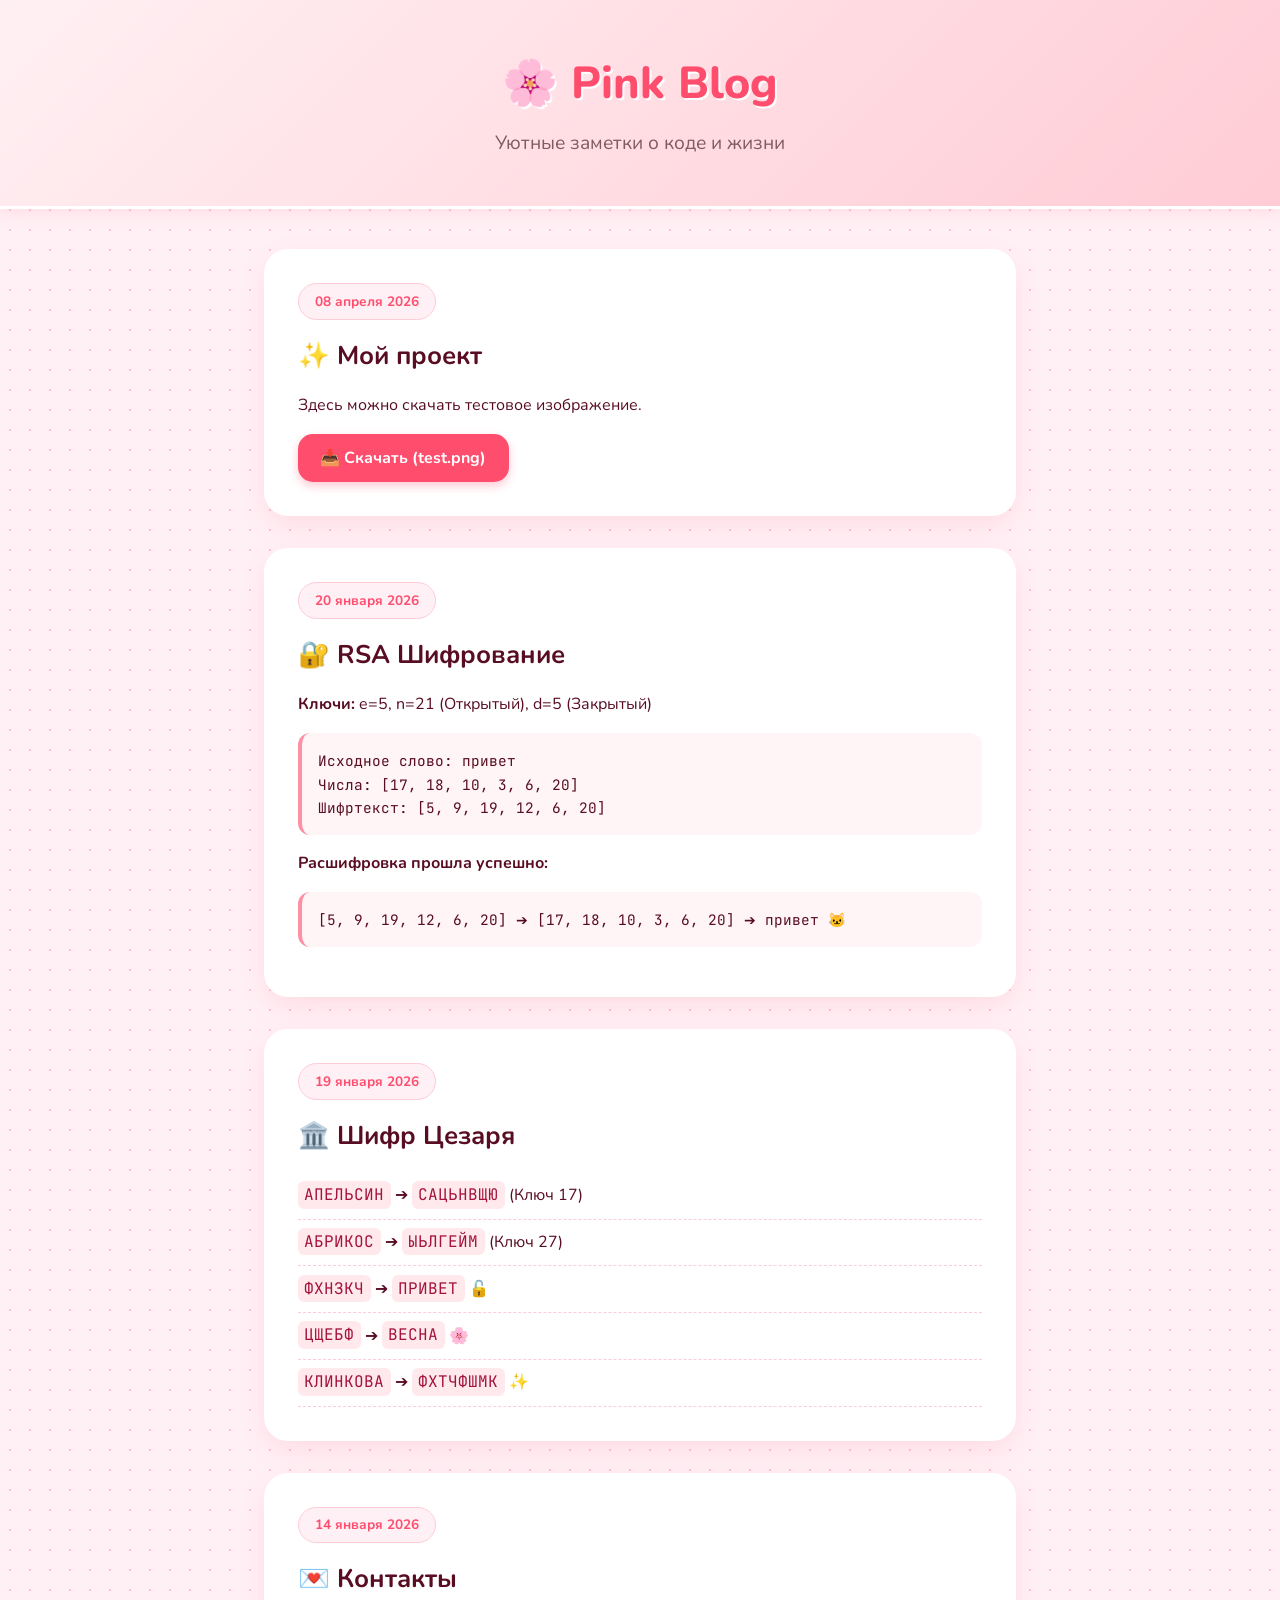
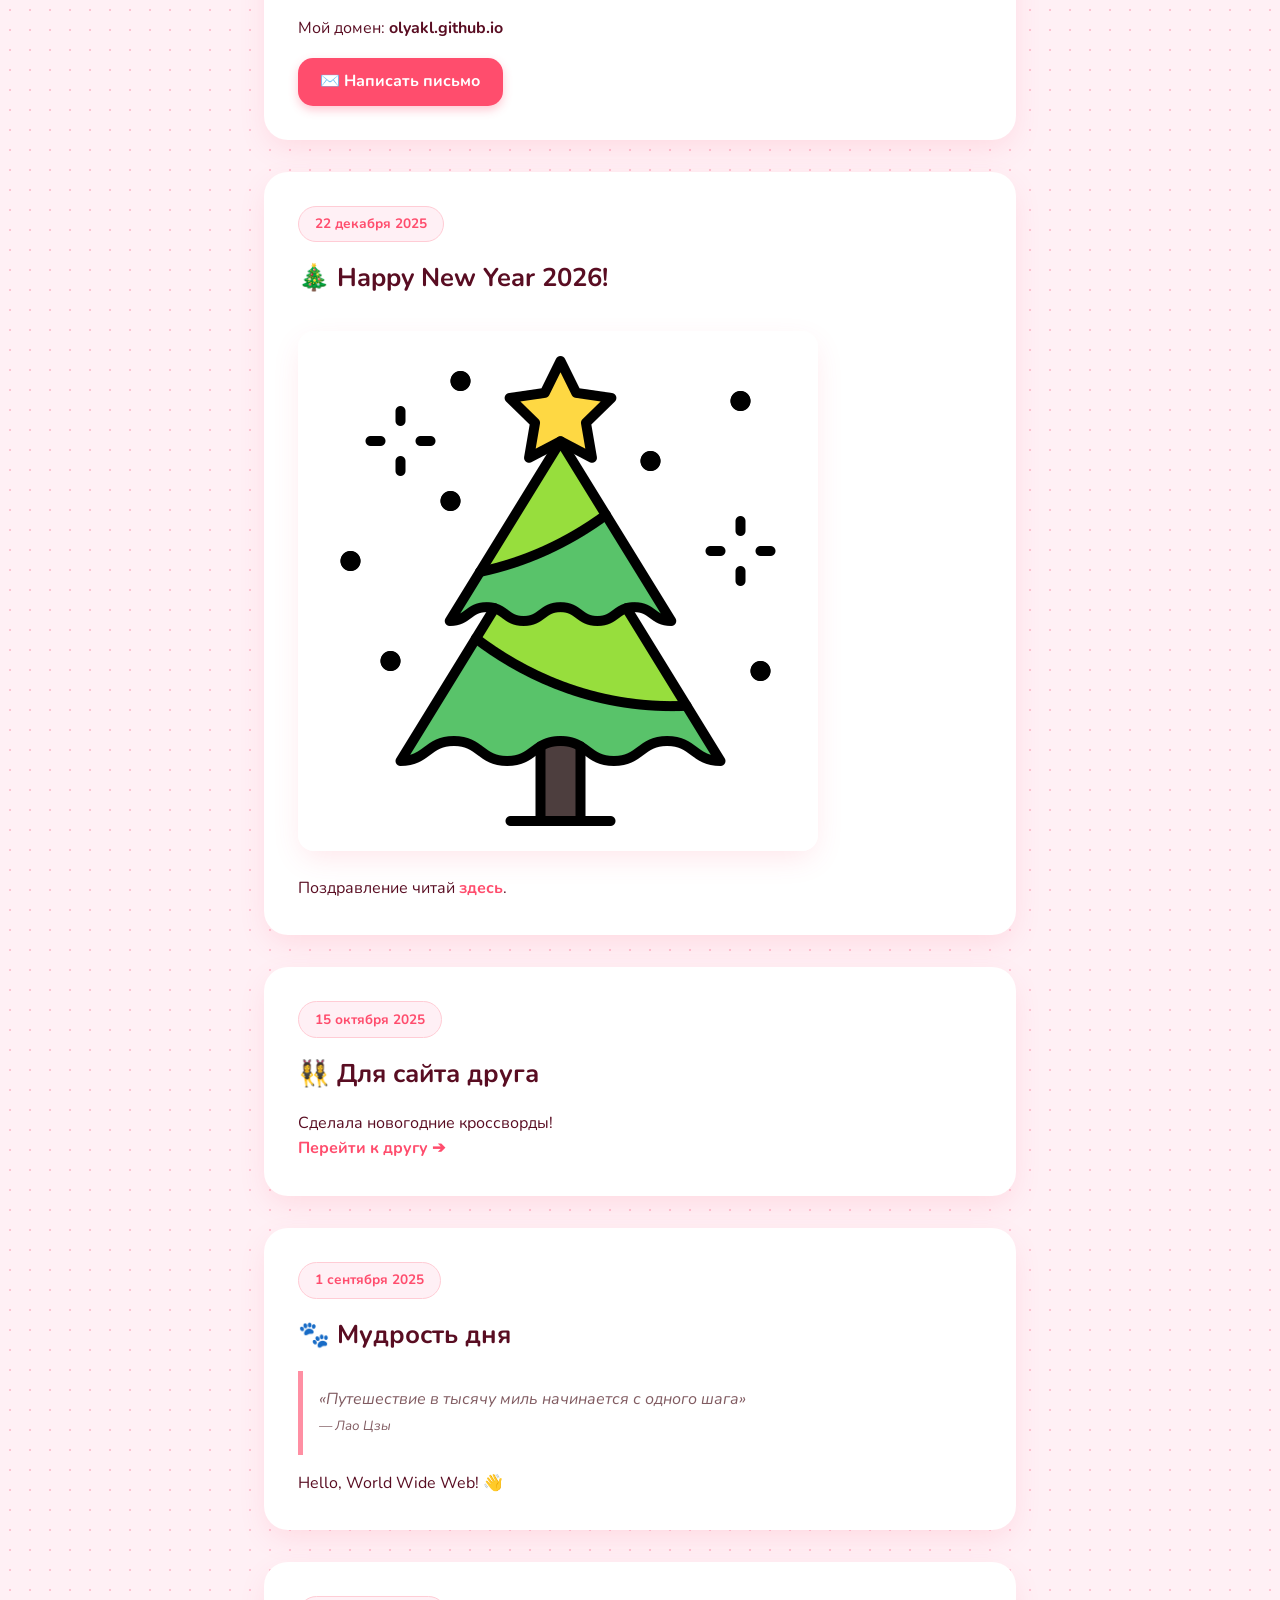
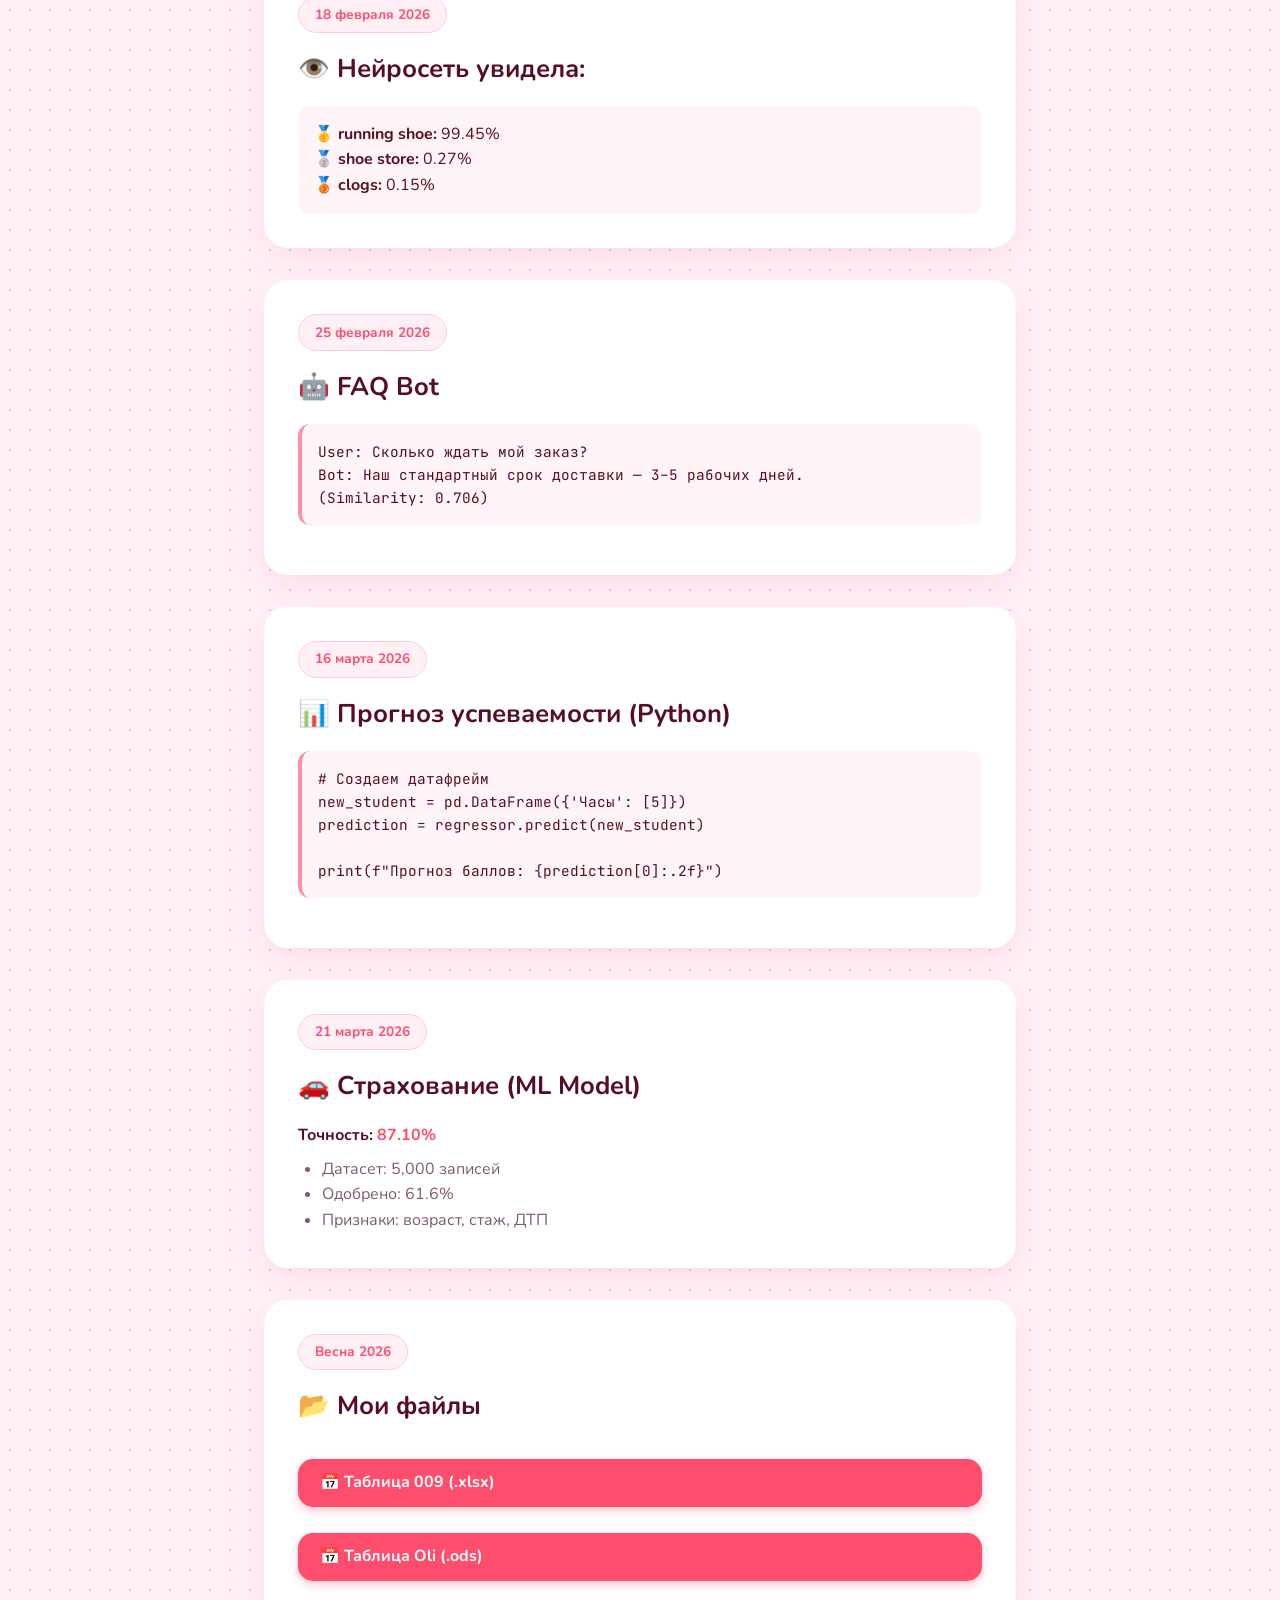
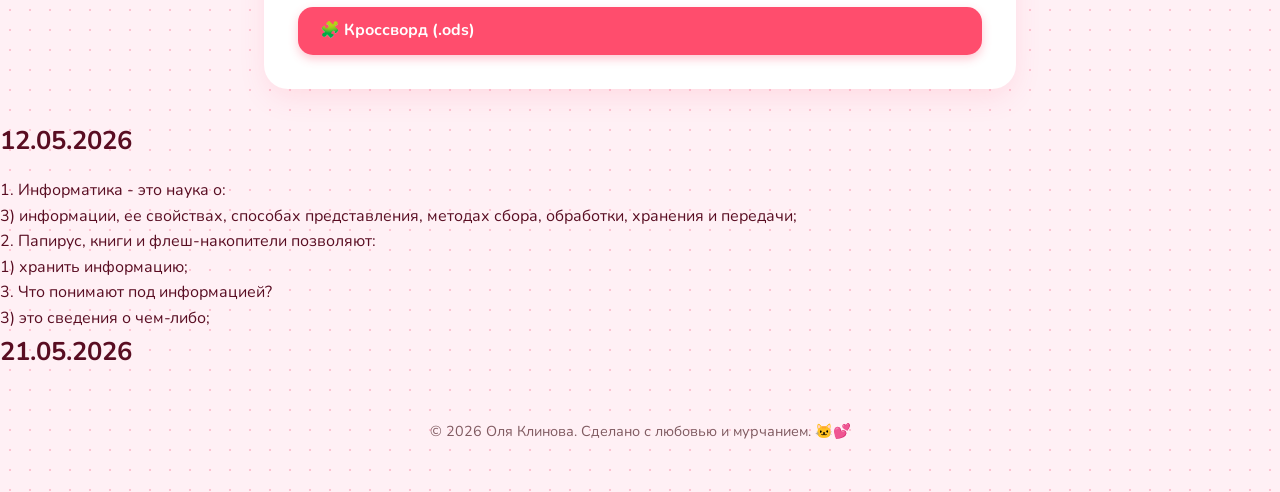
==== index.html @ 0a450376 "Update index.html" ====
<!DOCTYPE html>
<html lang="ru">
<head>
    <meta charset="UTF-8">
    <meta name="viewport" content="width=device-width, initial-scale=1.0">
    <title>🌸 Мой Блог | Оля Клинова</title>
    <!-- Подключаем милые и современные шрифты -->
    <link rel="preconnect" href="https://fonts.googleapis.com">
    <link rel="preconnect" href="https://fonts.gstatic.com" crossorigin>
    <link href="https://fonts.googleapis.com/css2?family=Nunito:wght@400;600;700;800&family=JetBrains+Mono:wght@400;500&display=swap" rel="stylesheet">
    
    <style>
        :root {
            /* Розовая палитра */
            --bg-pink: #fff0f5;       /* Lavender Blush */
            --card-bg: #ffffff;
            --primary-pink: #ff8fa3;  /* Мягкий розовый */
            --hot-pink: #ff4d6d;      /* Яркий акцент */
            --text-dark: #590d22;     /* Темно-бордовый для текста */
            --text-gray: #805b61;
            --code-bg: #fff5f7;
            --shadow: 0 10px 30px -5px rgba(255, 77, 109, 0.15);
        }

        * { margin: 0; padding: 0; box-sizing: border-box; }

        body {
            font-family: 'Nunito', sans-serif;
            background-color: var(--bg-pink);
            background-image: radial-gradient(#ffc2d1 1px, transparent 1px);
            background-size: 20px 20px; /* Эффект точки/горошек */
            color: var(--text-dark);
            line-height: 1.6;
            padding-bottom: 3rem;
        }

        /* Заголовок сайта */
        header {
            text-align: center;
            padding: 3rem 1rem;
            background: linear-gradient(135deg, #fff0f3 0%, #ffccd5 100%);
            border-bottom: 3px solid white;
            box-shadow: 0 4px 15px rgba(255, 143, 163, 0.2);
            margin-bottom: 2.5rem;
            position: relative;
        }

        header h1 {
            font-size: 2.8rem;
            color: var(--hot-pink);
            font-weight: 800;
            text-shadow: 2px 2px 0px white;
        }

        header p {
            font-size: 1.2rem;
            color: var(--text-gray);
            margin-top: 0.5rem;
        }

        /* Контейнер */
        main {
            max-width: 800px;
            margin: 0 auto;
            padding: 0 1.5rem;
        }

        /* Карточка поста */
        article {
            background: var(--card-bg);
            border-radius: 24px;
            padding: 2rem;
            margin-bottom: 2rem;
            box-shadow: var(--shadow);
            border: 2px solid transparent;
            transition: all 0.3s ease;
            position: relative;
            overflow: hidden;
        }

        /* Эффект при наведении */
        article:hover {
            transform: translateY(-7px);
            border-color: var(--primary-pink);
            box-shadow: 0 15px 35px -5px rgba(255, 77, 109, 0.25);
        }

        /* Эффект "Белого кота" */
        article::after {
            content: '🐈'; 
            /* Если хочешь именно белого кота, можно использовать эмодзи или картинку. 
               Здесь используем фильтр, чтобы сделать кота светлым/призрачным */
            filter: grayscale(100%) brightness(200%) drop-shadow(0 0 5px pink);
            font-size: 3rem;
            position: absolute;
            top: 1.5rem;
            right: 1.5rem;
            opacity: 0;
            transform: translateX(20px) rotate(10deg);
            transition: all 0.4s cubic-bezier(0.175, 0.885, 0.32, 1.275);
        }

        article:hover::after {
            opacity: 0.8;
            transform: translateX(0) rotate(0deg);
        }

        /* Даты */
        .date-badge {
            display: inline-block;
            background: var(--bg-pink);
            color: var(--hot-pink);
            font-weight: 700;
            font-size: 0.85rem;
            padding: 0.4rem 1rem;
            border-radius: 50px;
            margin-bottom: 1rem;
            border: 1px solid #ffccd5;
        }

        h2 {
            font-size: 1.6rem;
            margin-bottom: 1rem;
            color: var(--text-dark);
        }

        /* Ссылки и кнопки */
        a {
            color: var(--hot-pink);
            text-decoration: none;
            font-weight: 700;
            transition: color 0.2s;
        }

        a:hover {
            color: #c9184a;
            text-decoration: underline;
        }

        .btn-cute {
            display: inline-flex;
            align-items: center;
            gap: 0.5rem;
            background: var(--hot-pink);
            color: white !important;
            padding: 0.7rem 1.4rem;
            border-radius: 15px;
            margin-top: 1rem;
            text-decoration: none !important;
            box-shadow: 0 4px 10px rgba(255, 77, 109, 0.3);
            transition: transform 0.2s;
        }

        .btn-cute:hover {
            background: #ff4785;
            transform: scale(1.05);
        }

        /* Оформление кода */
        pre {
            background: var(--code-bg);
            padding: 1rem;
            border-radius: 12px;
            border-left: 4px solid var(--primary-pink);
            font-family: 'JetBrains Mono', monospace;
            font-size: 0.9rem;
            color: var(--text-dark);
            overflow-x: auto;
            margin: 1rem 0;
        }

        code {
            font-family: 'JetBrains Mono', monospace;
            background: rgba(255, 143, 163, 0.2);
            padding: 0.2rem 0.4rem;
            border-radius: 6px;
            color: #a4133c;
        }

        /* Списки и цитаты */
        ul.crypto-list {
            list-style: none;
        }
        
        ul.crypto-list li {
            padding: 0.6rem 0;
            border-bottom: 1px dashed #ffccd5;
        }

        blockquote {
            background: white;
            border-left: 5px solid var(--primary-pink);
            padding: 1rem;
            font-style: italic;
            color: var(--text-gray);
            border-radius: 0 12px 12px 0;
            margin: 1rem 0;
        }

        img {
            max-width: 100%;
            border-radius: 16px;
            border: 4px solid white;
            box-shadow: var(--shadow);
            margin: 1rem 0;
        }

        /* Footer */
        footer {
            text-align: center;
            margin-top: 3rem;
            color: var(--text-gray);
            font-size: 0.9rem;
        }
    </style>
</head>
<body>

    <header>
        <h1>🌸 Pink Blog</h1>
        <p>Уютные заметки о коде и жизни</p>
    </header>

    <main>
        <!-- Пост 1 -->
        <article>
            <span class="date-badge">08 апреля 2026</span>
            <h2>✨ Мой проект</h2>
            <p>Здесь можно скачать тестовое изображение.</p>
            <a href="test.png" class="btn-cute" download>📥 Скачать (test.png)</a>
        </article>

        <!-- Пост 2: RSA -->
        <article>
            <span class="date-badge">20 января 2026</span>
            <h2>🔐 RSA Шифрование</h2>
            <p><strong>Ключи:</strong> e=5, n=21 (Открытый), d=5 (Закрытый)</p>
            
            <pre>
Исходное слово: привет
Числа: [17, 18, 10, 3, 6, 20]
Шифртекст: [5, 9, 19, 12, 6, 20]</pre>

            <p style="margin-top:1rem;"><strong>Расшифровка прошла успешно:</strong></p>
            <pre>
[5, 9, 19, 12, 6, 20] ➔ [17, 18, 10, 3, 6, 20] ➔ привет 🐱</pre>
        </article>

        <!-- Пост 3: Цезарь -->
        <article>
            <span class="date-badge">19 января 2026</span>
            <h2>🏛️ Шифр Цезаря</h2>
            <ul class="crypto-list">
                <li><code>АПЕЛЬСИН</code> ➔ <code>САЦЬНВЩЮ</code> (Ключ 17)</li>
                <li><code>АБРИКОС</code> ➔ <code>ЫЬЛГЕЙМ</code> (Ключ 27)</li>
                <li><code>ФХНЗКЧ</code> ➔ <code>ПРИВЕТ</code> 🔓</li>
                <li><code>ЦЩЕБФ</code> ➔ <code>ВЕСНА</code> 🌸</li>
                <li><code>КЛИНКОВА</code> ➔ <code>ФХТЧФШМК</code> ✨</li>
            </ul>
        </article>

        <!-- Пост 4: Контакты -->
        <article>
            <span class="date-badge">14 января 2026</span>
            <h2>💌 Контакты</h2>
            <p>Мой домен: <strong>olyakl.github.io</strong></p>
            <a href="mailto:olikbolikklinolik@mail.ru.com" class="btn-cute">✉️ Написать письмо</a>
        </article>

        <!-- Пост 5: Новый год -->
        <article>
            <span class="date-badge">22 декабря 2025</span>
            <h2>🎄 Happy New Year 2026!</h2>
            <img src="Icons/icon.png" alt="Новогодняя елочка">
            <p>Поздравление читай <a href="Congratulations2026.html">здесь</a>.</p>
        </article>

        <!-- Пост 6: Друг -->
        <article>
            <span class="date-badge">15 октября 2025</span>
            <h2>👯‍♀️ Для сайта друга</h2>
            <p>Сделала новогодние кроссворды!</p>
            <a href="https://github.com/Sofia-a-cell/dem.github.io/edit/main/index.html" target="_blank">Перейти к другу ➔</a>
        </article>

        <!-- Пост 7: Цитата -->
        <article>
            <span class="date-badge">1 сентября 2025</span>
            <h2>🐾 Мудрость дня</h2>
            <blockquote>
                «Путешествие в тысячу миль начинается с одного шага» <br>
                <small>— Лао Цзы</small>
            </blockquote>
            <p>Hello, World Wide Web! 👋</p>
        </article>

        <!-- Пост 8: AI -->
        <article>
            <span class="date-badge">18 февраля 2026</span>
            <h2>👁️ Нейросеть увидела:</h2>
            <div style="background: #fff5f7; padding: 1rem; border-radius: 12px;">
                <p>🥇 <strong>running shoe:</strong> 99.45%</p>
                <p>🥈 <strong>shoe store:</strong> 0.27%</p>
                <p>🥉 <strong>clogs:</strong> 0.15%</p>
            </div>
        </article>

        <!-- Пост 9: FAQ Bot -->
        <article>
            <span class="date-badge">25 февраля 2026</span>
            <h2>🤖 FAQ Bot</h2>
            <pre>
User: Сколько ждать мой заказ?
Bot: Наш стандартный срок доставки — 3–5 рабочих дней.
(Similarity: 0.706)</pre>
        </article>

        <!-- Пост 10: ML Code -->
        <article>
            <span class="date-badge">16 марта 2026</span>
            <h2>📊 Прогноз успеваемости (Python)</h2>
            <pre>
# Создаем датафрейм
new_student = pd.DataFrame({'Часы': [5]})
prediction = regressor.predict(new_student)

print(f"Прогноз баллов: {prediction[0]:.2f}")</pre>
        </article>

        <!-- Пост 11: Insurance Model -->
        <article>
            <span class="date-badge">21 марта 2026</span>
            <h2>🚗 Страхование (ML Model)</h2>
            <p><strong>Точность:</strong> <span style="color:var(--hot-pink); font-weight:bold;">87.10%</span></p>
            <ul style="margin-left: 1.5rem; margin-top: 0.5rem; color: var(--text-gray);">
                <li>Датасет: 5,000 записей</li>
                <li>Одобрено: 61.6%</li>
                <li>Признаки: возраст, стаж, ДТП</li>
            </ul>
        </article>

        <!-- Пост 12: Файлы -->
        <article>
            <span class="date-badge">Весна 2026</span>
            <h2>📂 Мои файлы</h2>
            <div style="display: flex; flex-direction: column; gap: 10px;">
                <a href="таблица 009.xlsx" class="btn-cute">📅 Таблица 009 (.xlsx)</a>
                <a href="таблица oli.ods" class="btn-cute">📅 Таблица Oli (.ods)</a>
                <a href="кросворд 10006.ods" class="btn-cute">🧩 Кроссворд (.ods)</a>
            </div>
        </article>
    </main>
    <h2>12.05.2026</h2>
    <p>     1. Информатика - это наука о:</p>
3) информации, ее свойствах, способах представления, методах сбора, обработки, хранения и передачи; <br>

<p>2. Папирус, книги и флеш-накопители позволяют:</p>
1) хранить информацию; <br>


<p>    3. Что понимают под информацией? </p>
3) это сведения о чем-либо; <br>
    <h2>21.05.2026</h2>
    

    <footer>
        <p>© 2026 Оля Клинова. Сделано с любовью и мурчанием. 🐱💕</p>
    </footer>

</body>
</html>
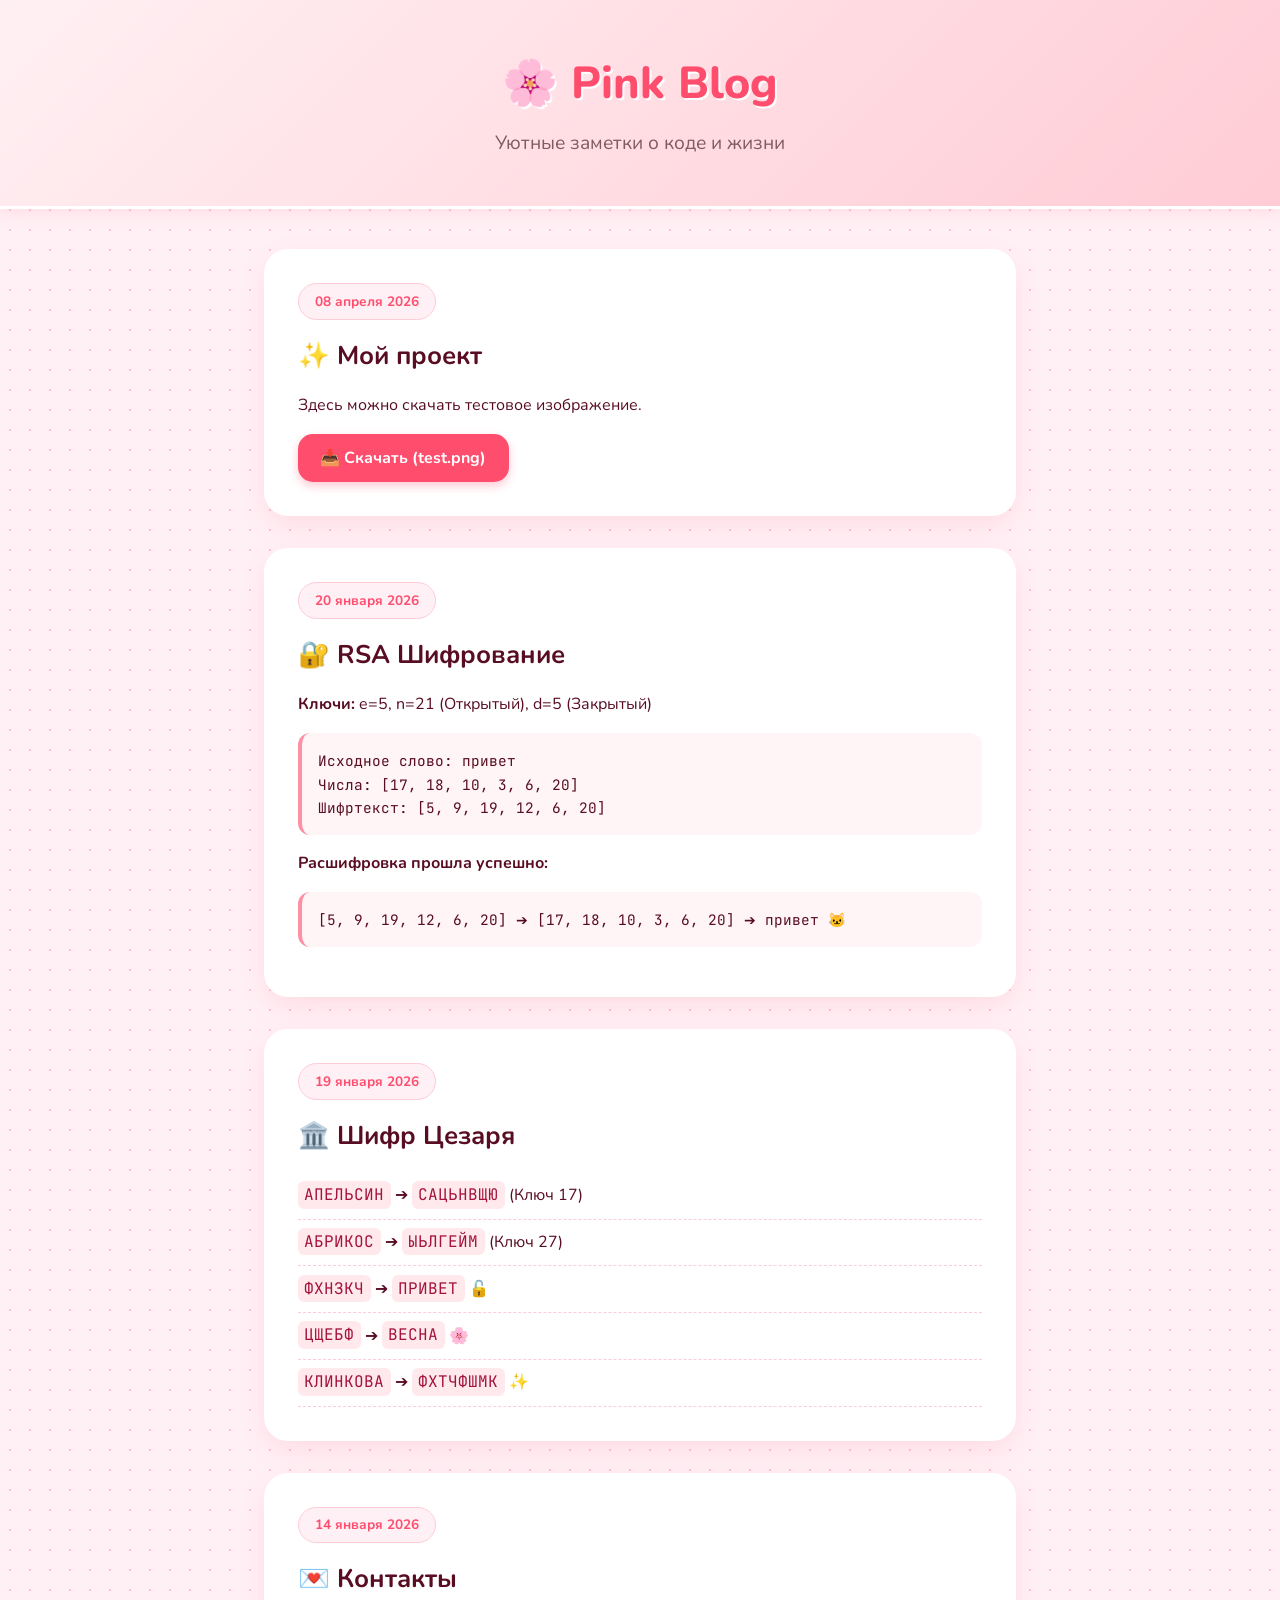
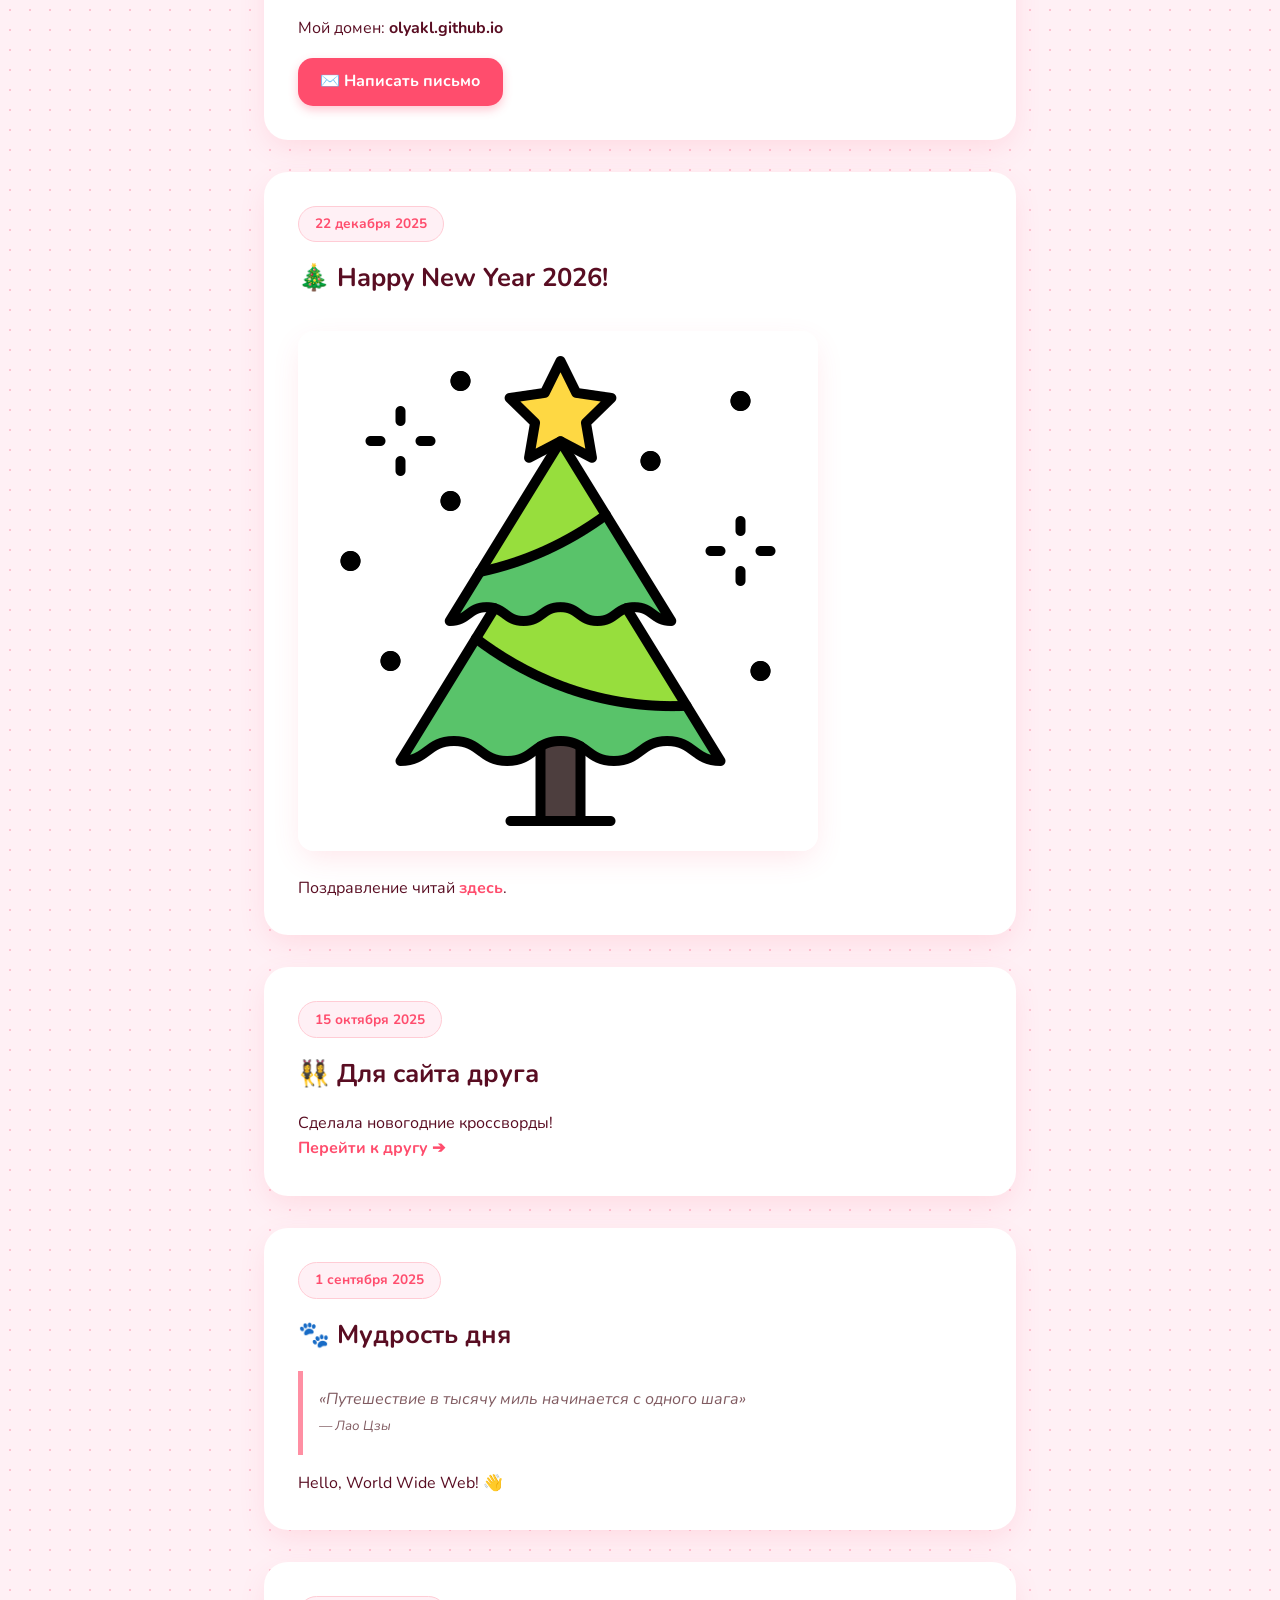
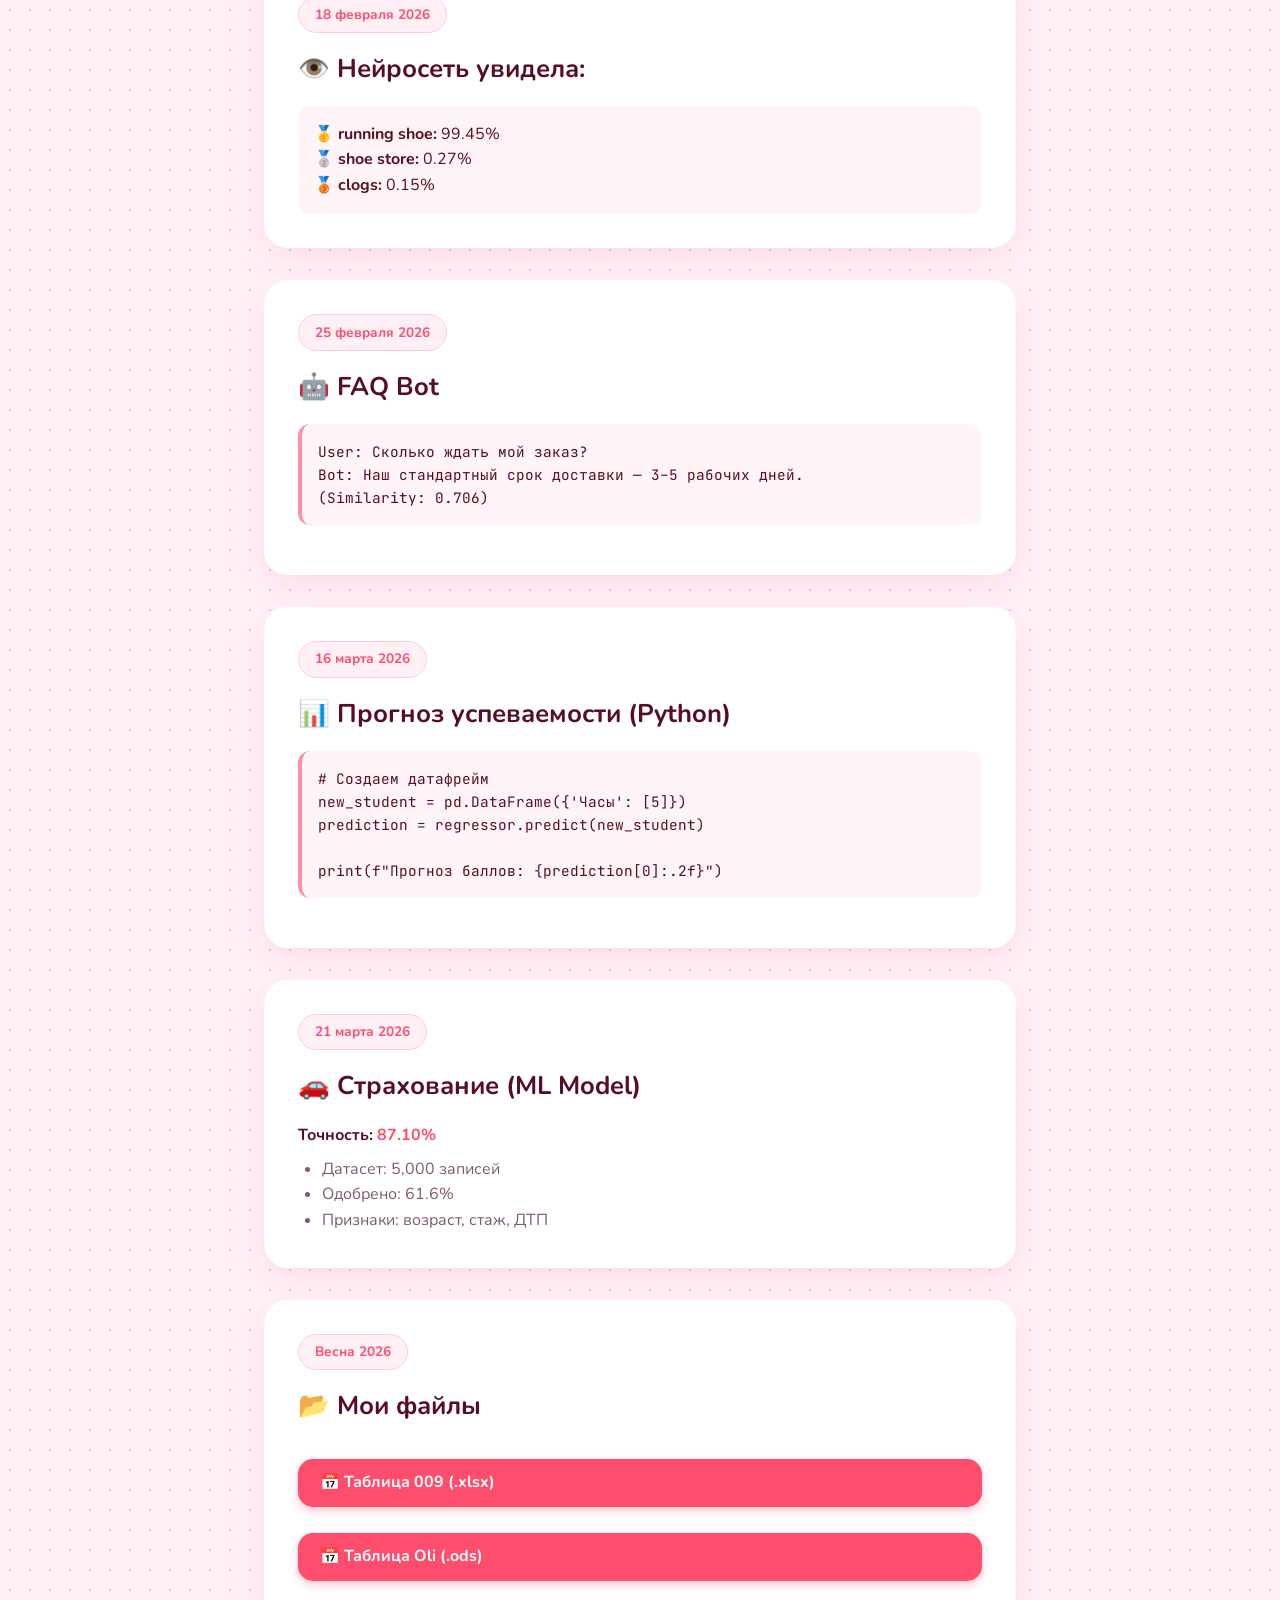
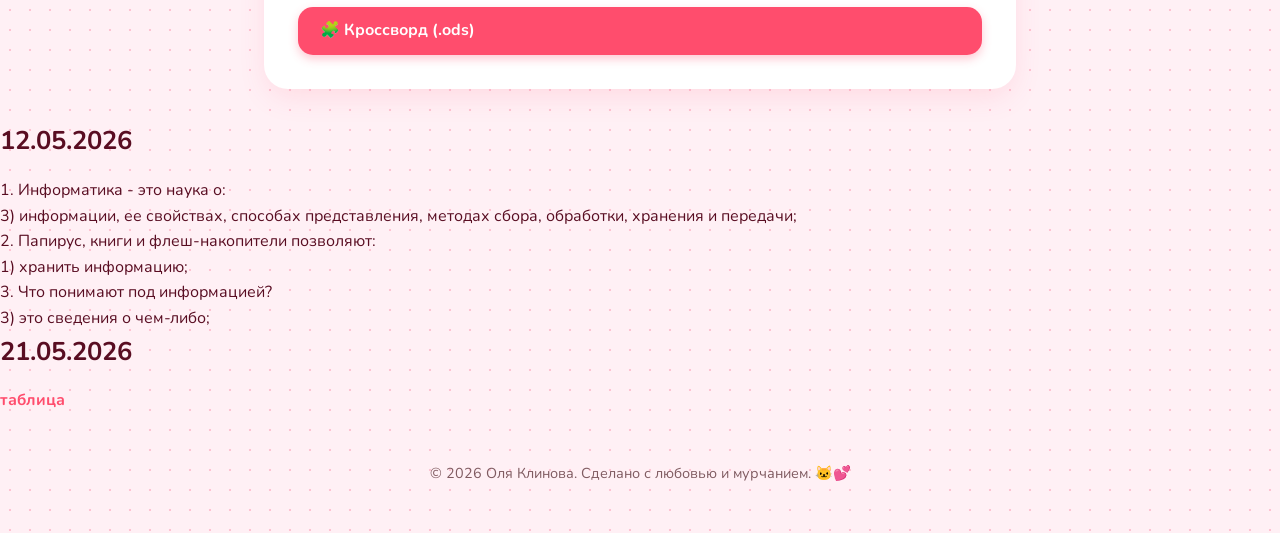
==== commit cfb29691: "Update index.html" ====
--- a/index.html
+++ b/index.html
@@ -361,7 +361,7 @@
 <p>    3. Что понимают под информацией? </p>
 3) это сведения о чем-либо; <br>
     <h2>21.05.2026</h2>
-    
+     <a href="таблица с диаграммой.ods">таблица</a> 
 
     <footer>
         <p>© 2026 Оля Клинова. Сделано с любовью и мурчанием. 🐱💕</p>
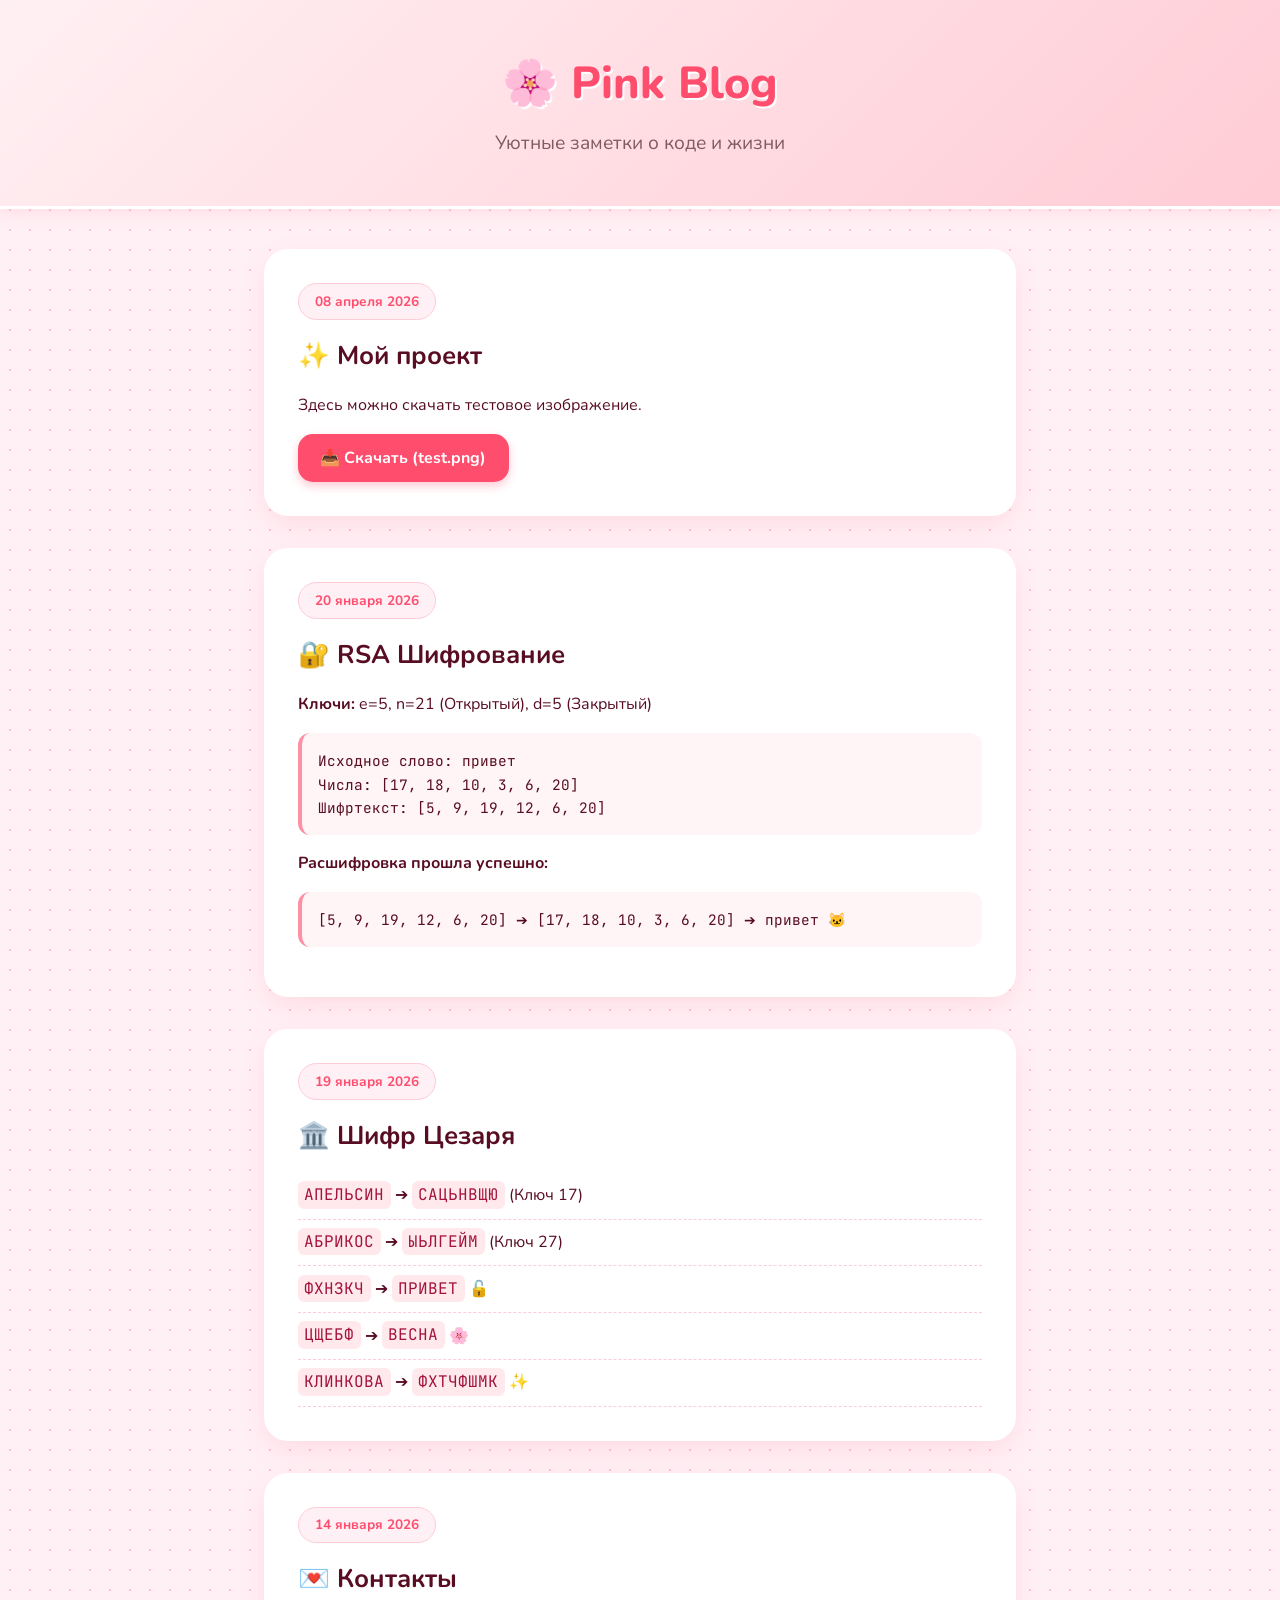
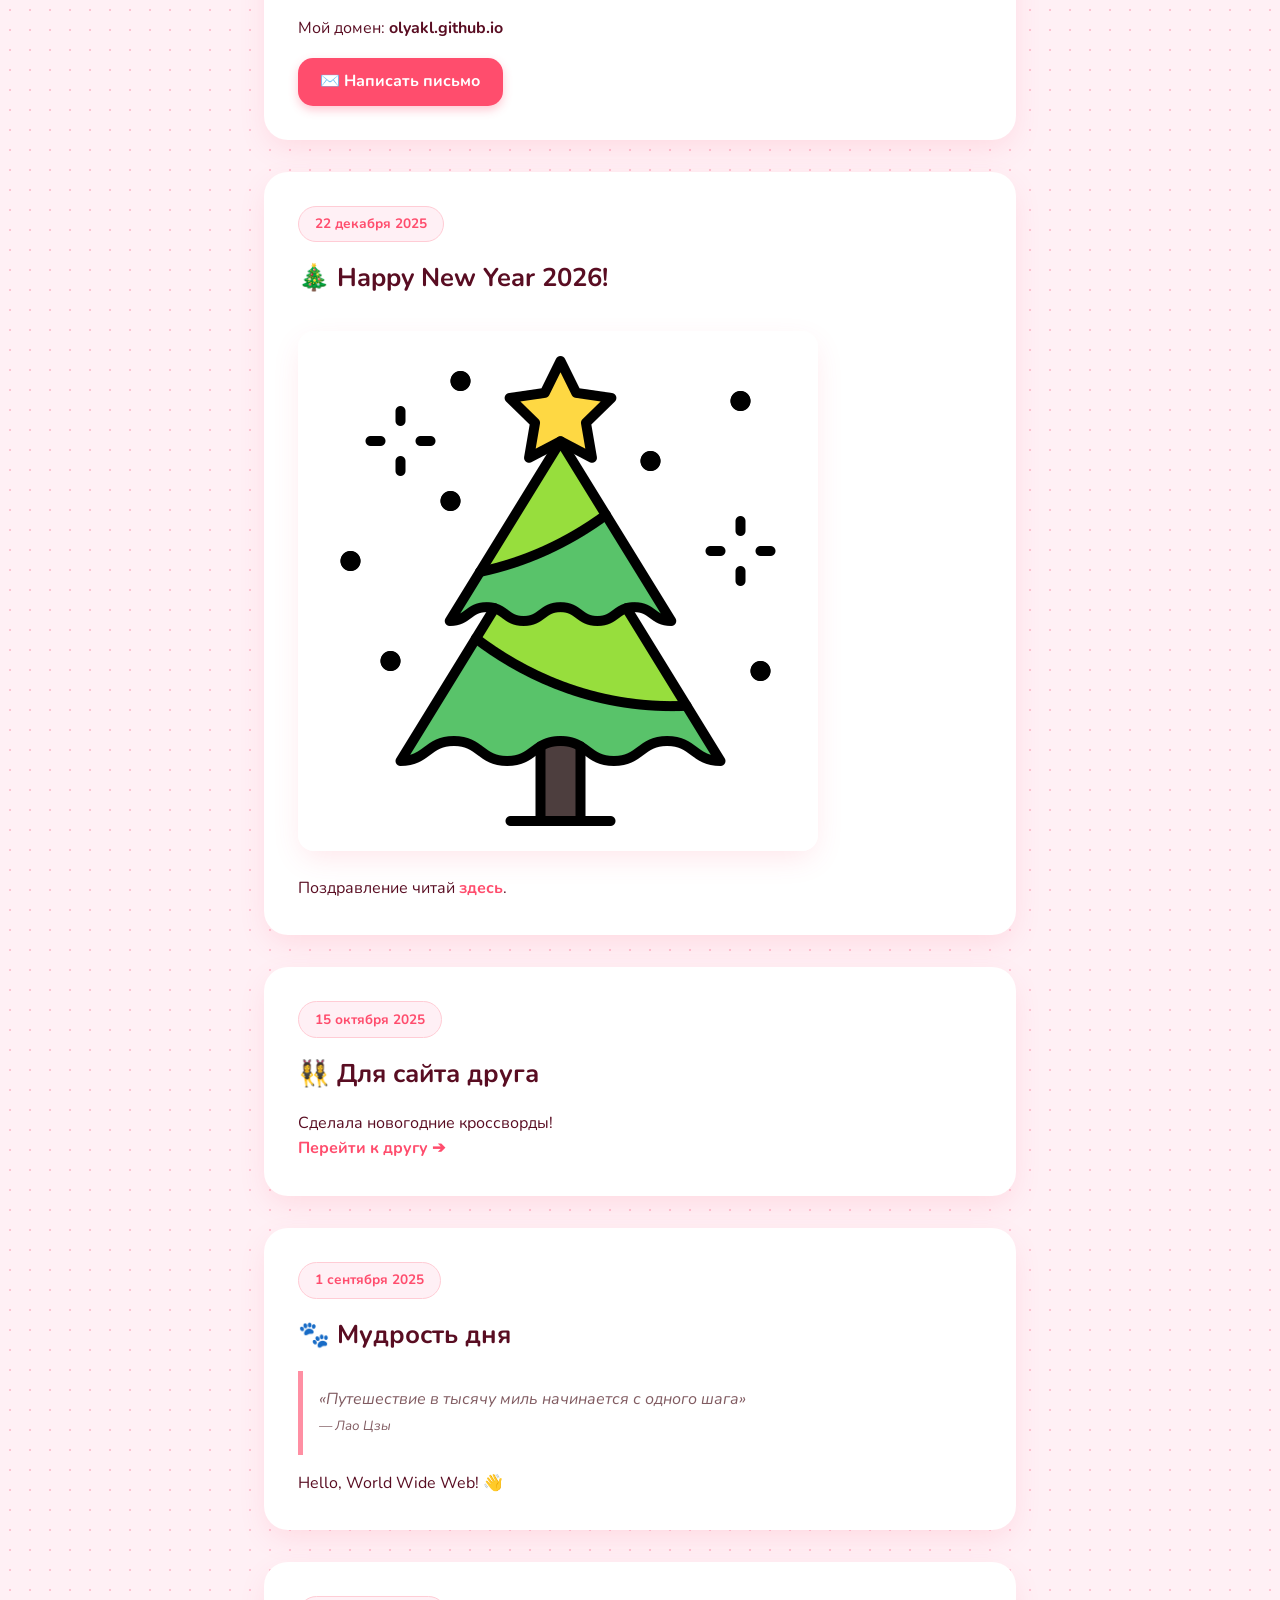
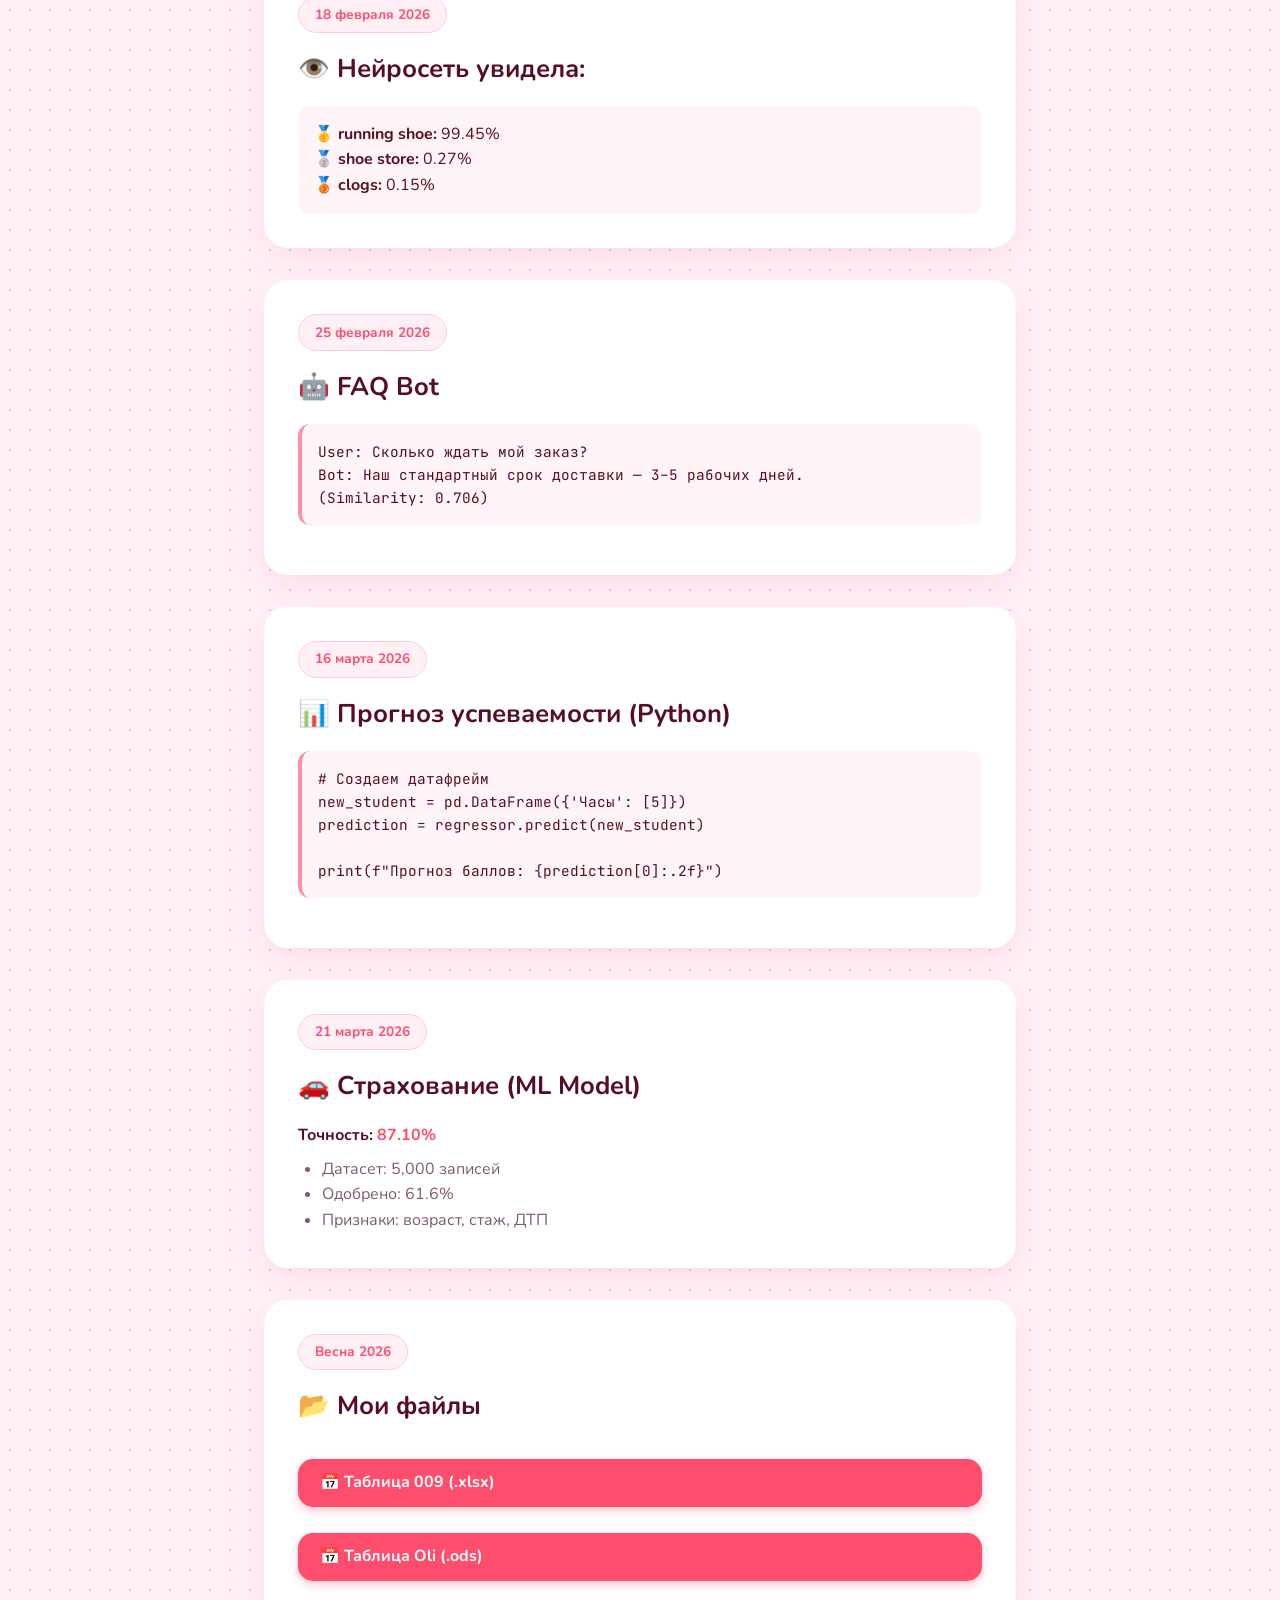
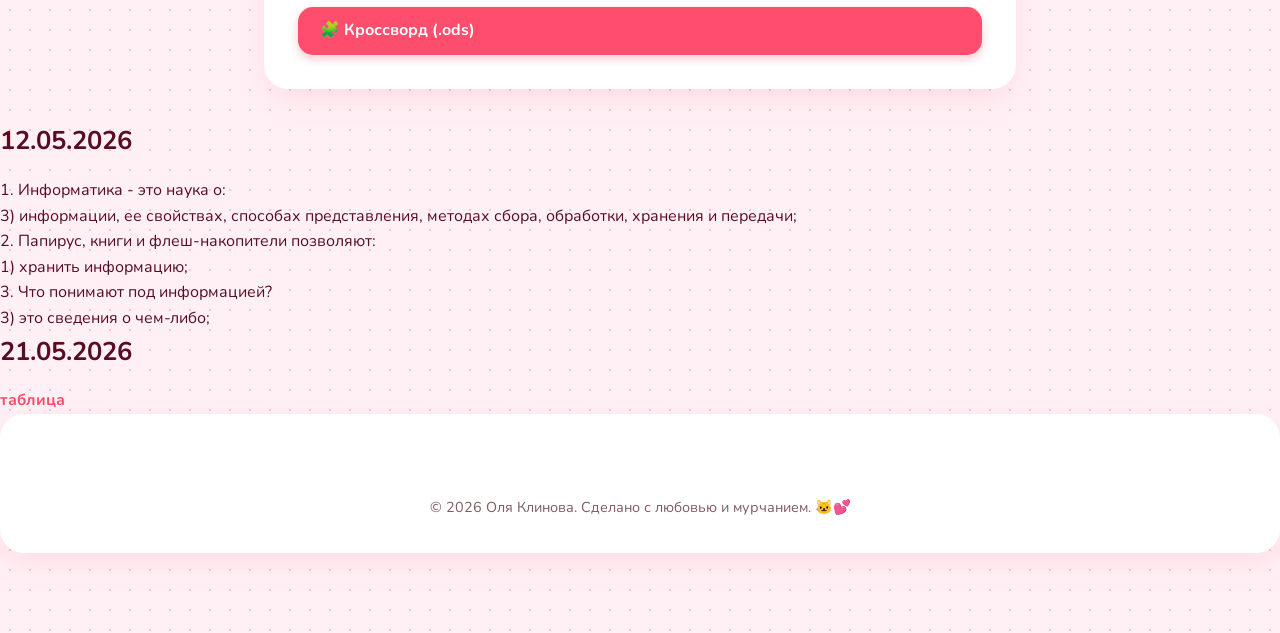
==== commit 6553ad8d: "Update index.html" ====
--- a/index.html
+++ b/index.html
@@ -360,8 +360,9 @@
 
 <p>    3. Что понимают под информацией? </p>
 3) это сведения о чем-либо; <br>
-    <h2>21.05.2026</h2>
-     <a href="таблица с диаграммой.ods">таблица</a> 
+
+              <h2>21.05.2026</h2>
+     <a href="таблица с диаграммой.ods">таблица</a> <article>
 
     <footer>
         <p>© 2026 Оля Клинова. Сделано с любовью и мурчанием. 🐱💕</p>
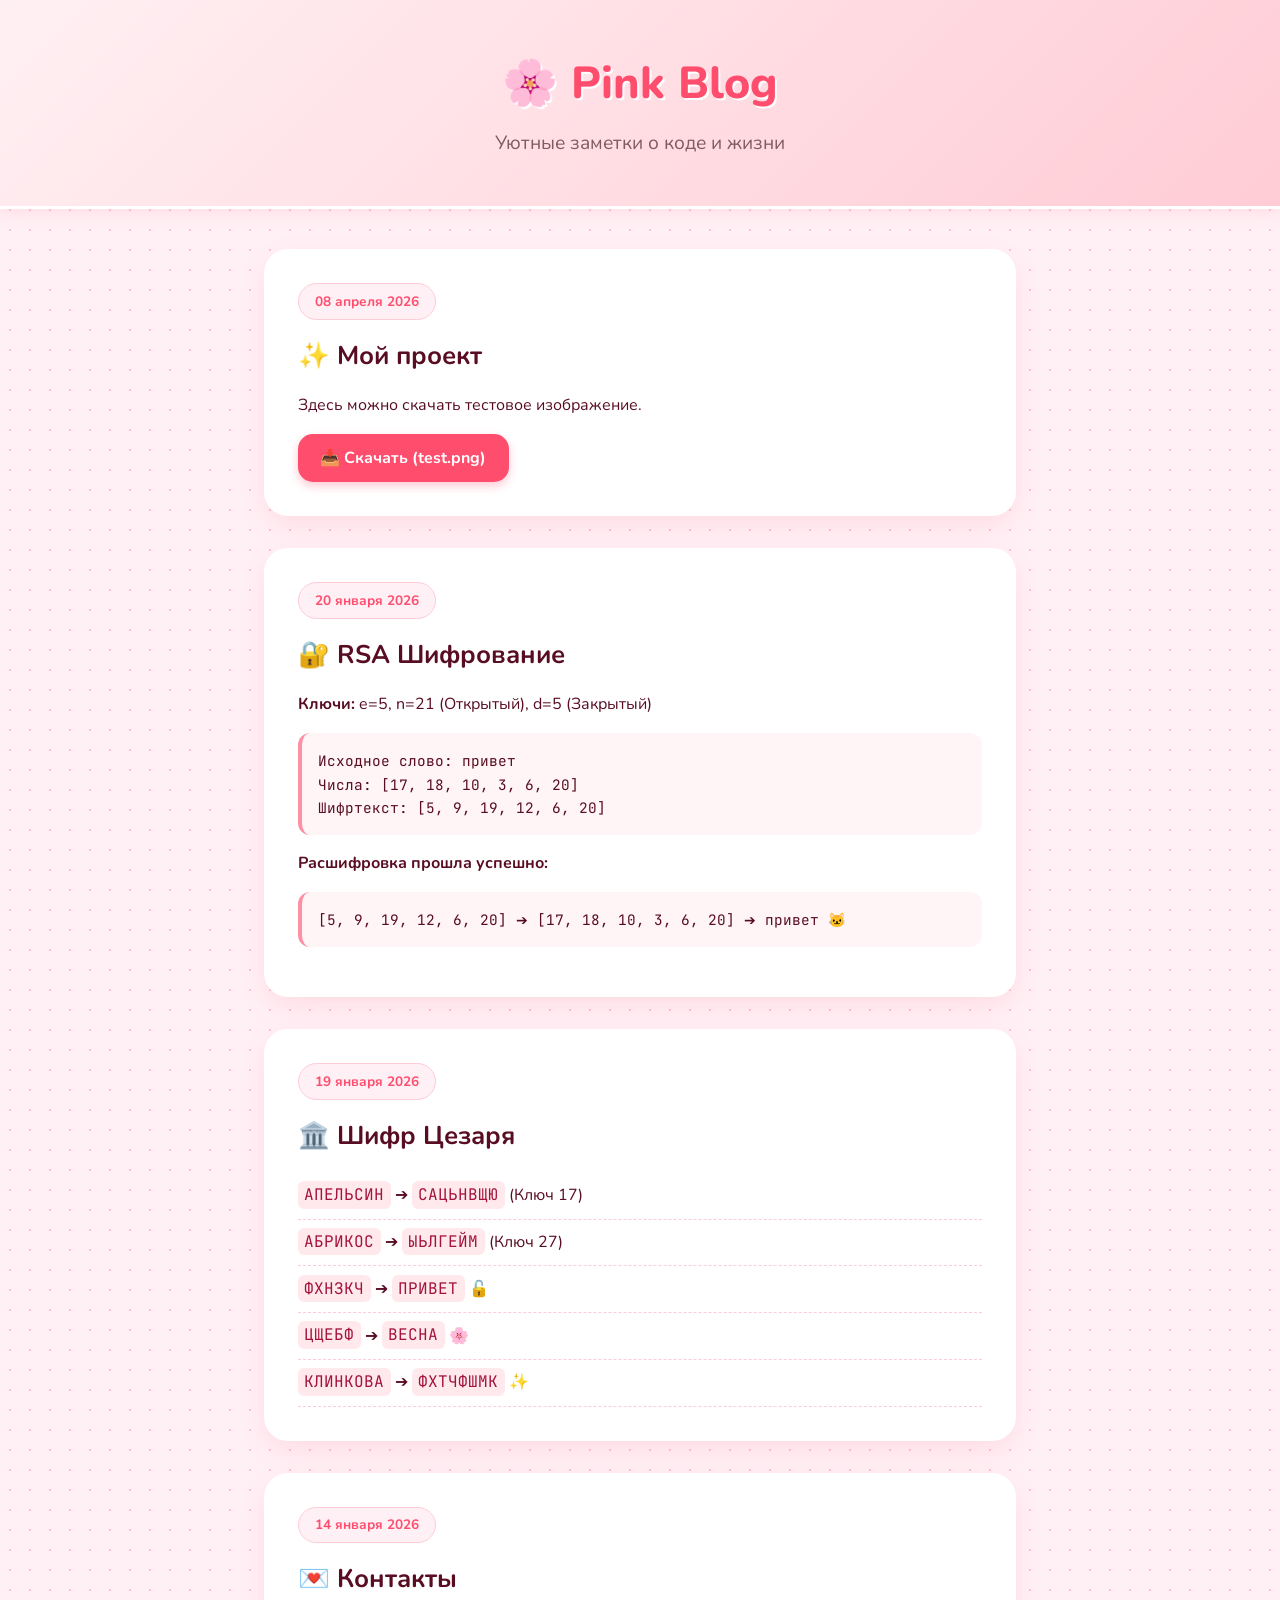
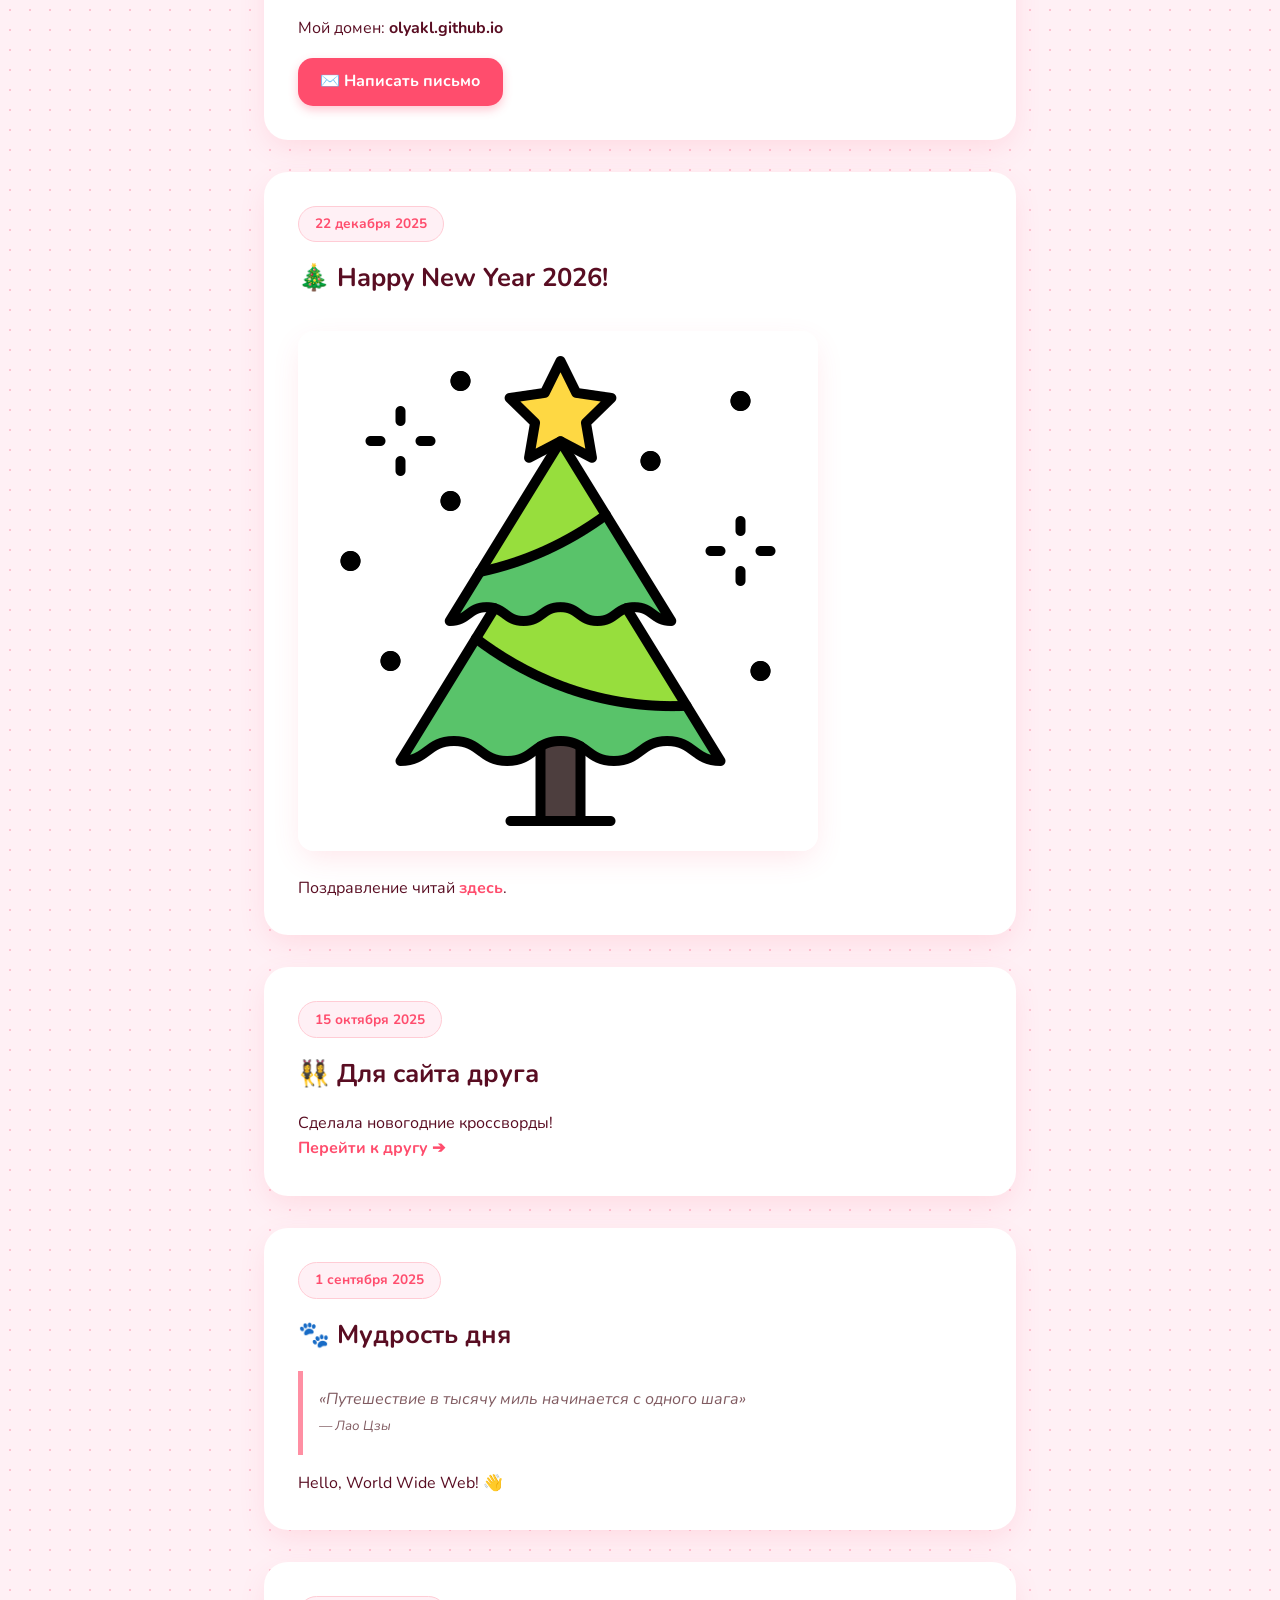
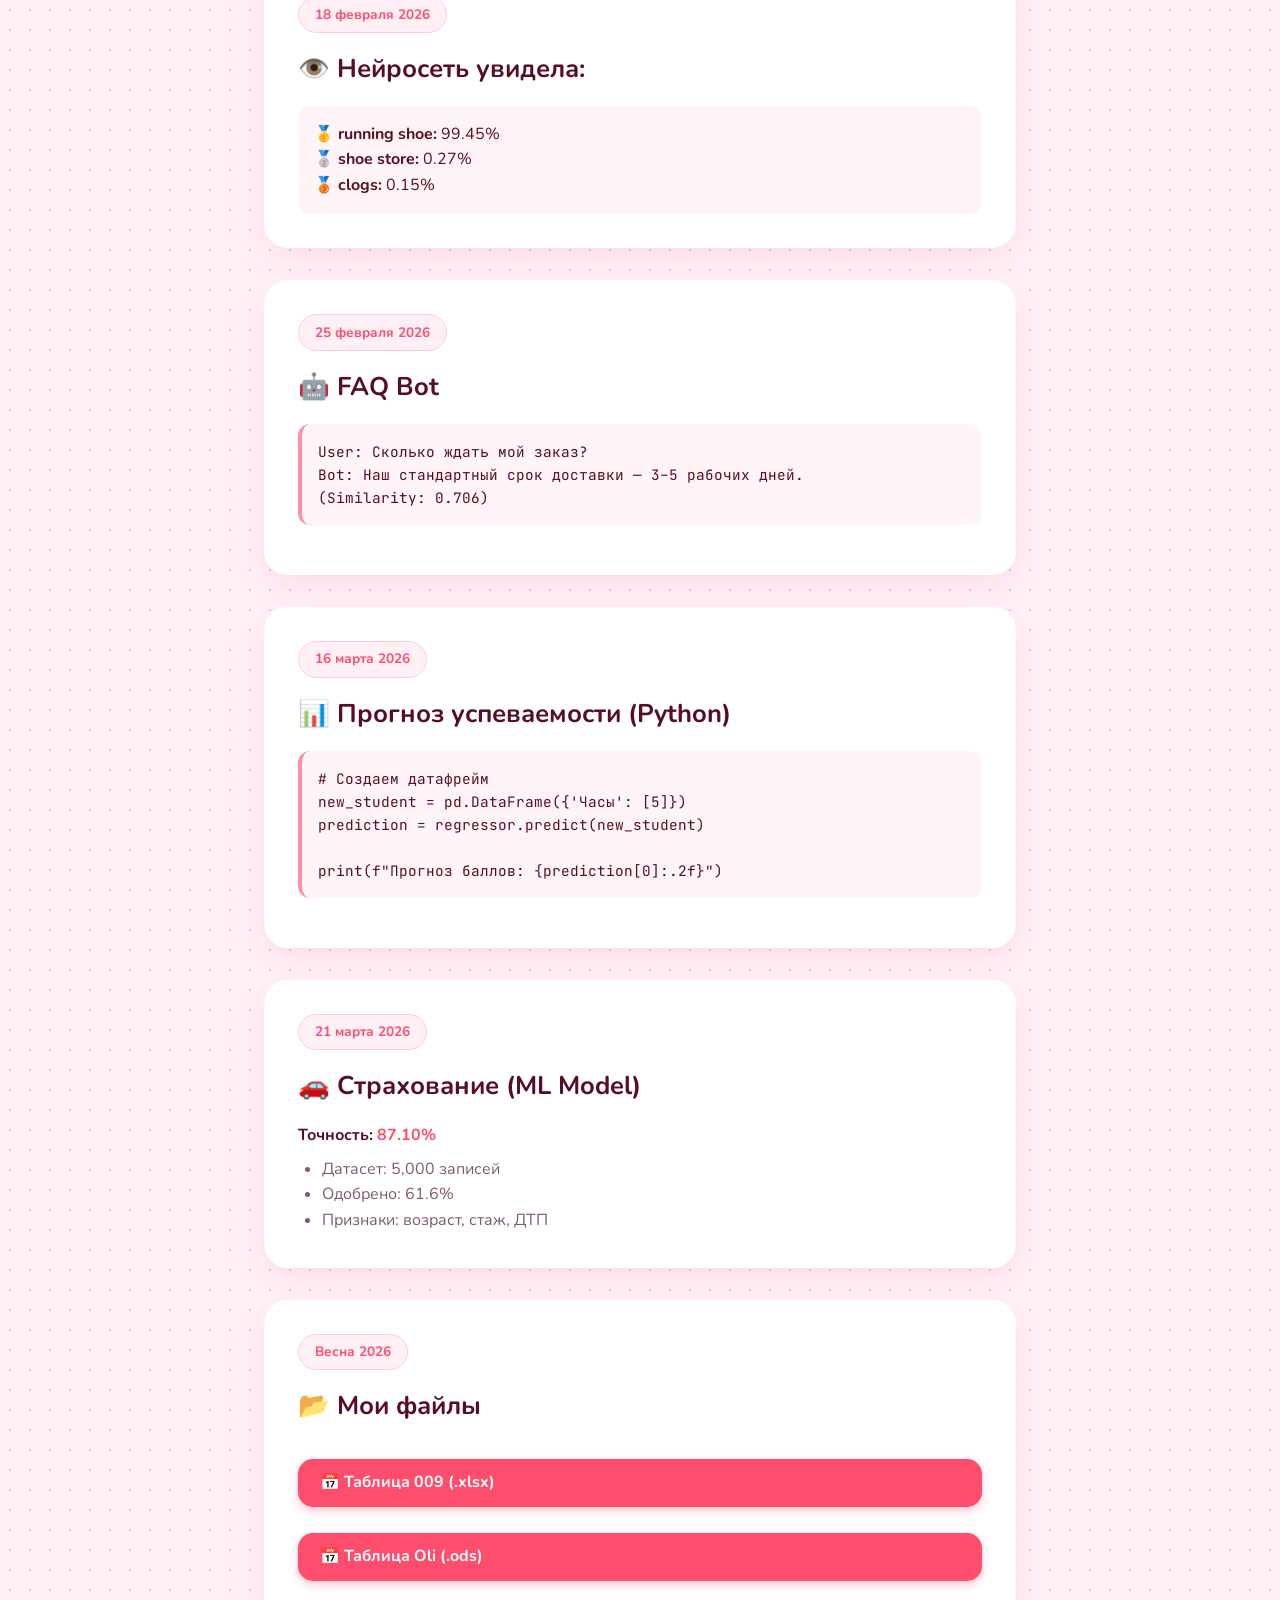
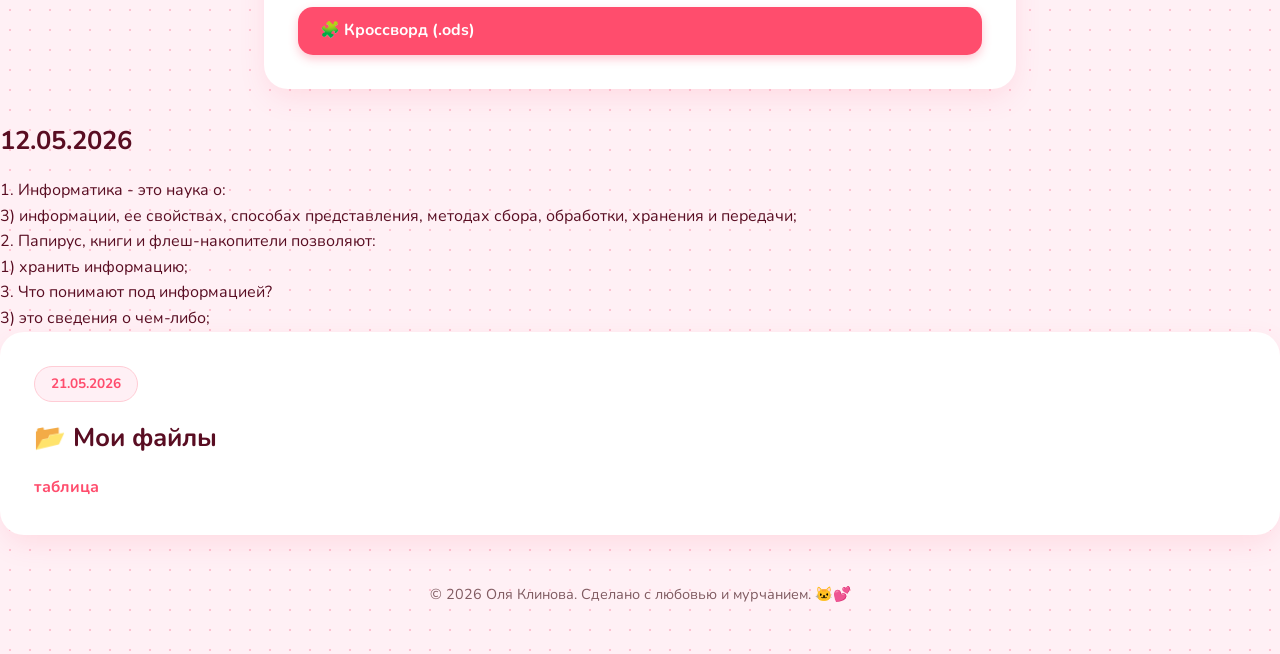
==== commit dca900a6: "Update index.html" ====
--- a/index.html
+++ b/index.html
@@ -360,10 +360,14 @@
 
 <p>    3. Что понимают под информацией? </p>
 3) это сведения о чем-либо; <br>
-
-              <h2>21.05.2026</h2>
-     <a href="таблица с диаграммой.ods">таблица</a> <article>
-
+  <article>
+            <span class="date-badge">21.05.2026</span>
+            <h2>📂 Мои файлы</h2>
+            <div style="display: flex; flex-direction: column; gap: 10px;">
+     <a href="таблица с диаграммой.ods">таблица</a>
+            </div>
+        </article>
+    </main>
     <footer>
         <p>© 2026 Оля Клинова. Сделано с любовью и мурчанием. 🐱💕</p>
     </footer>
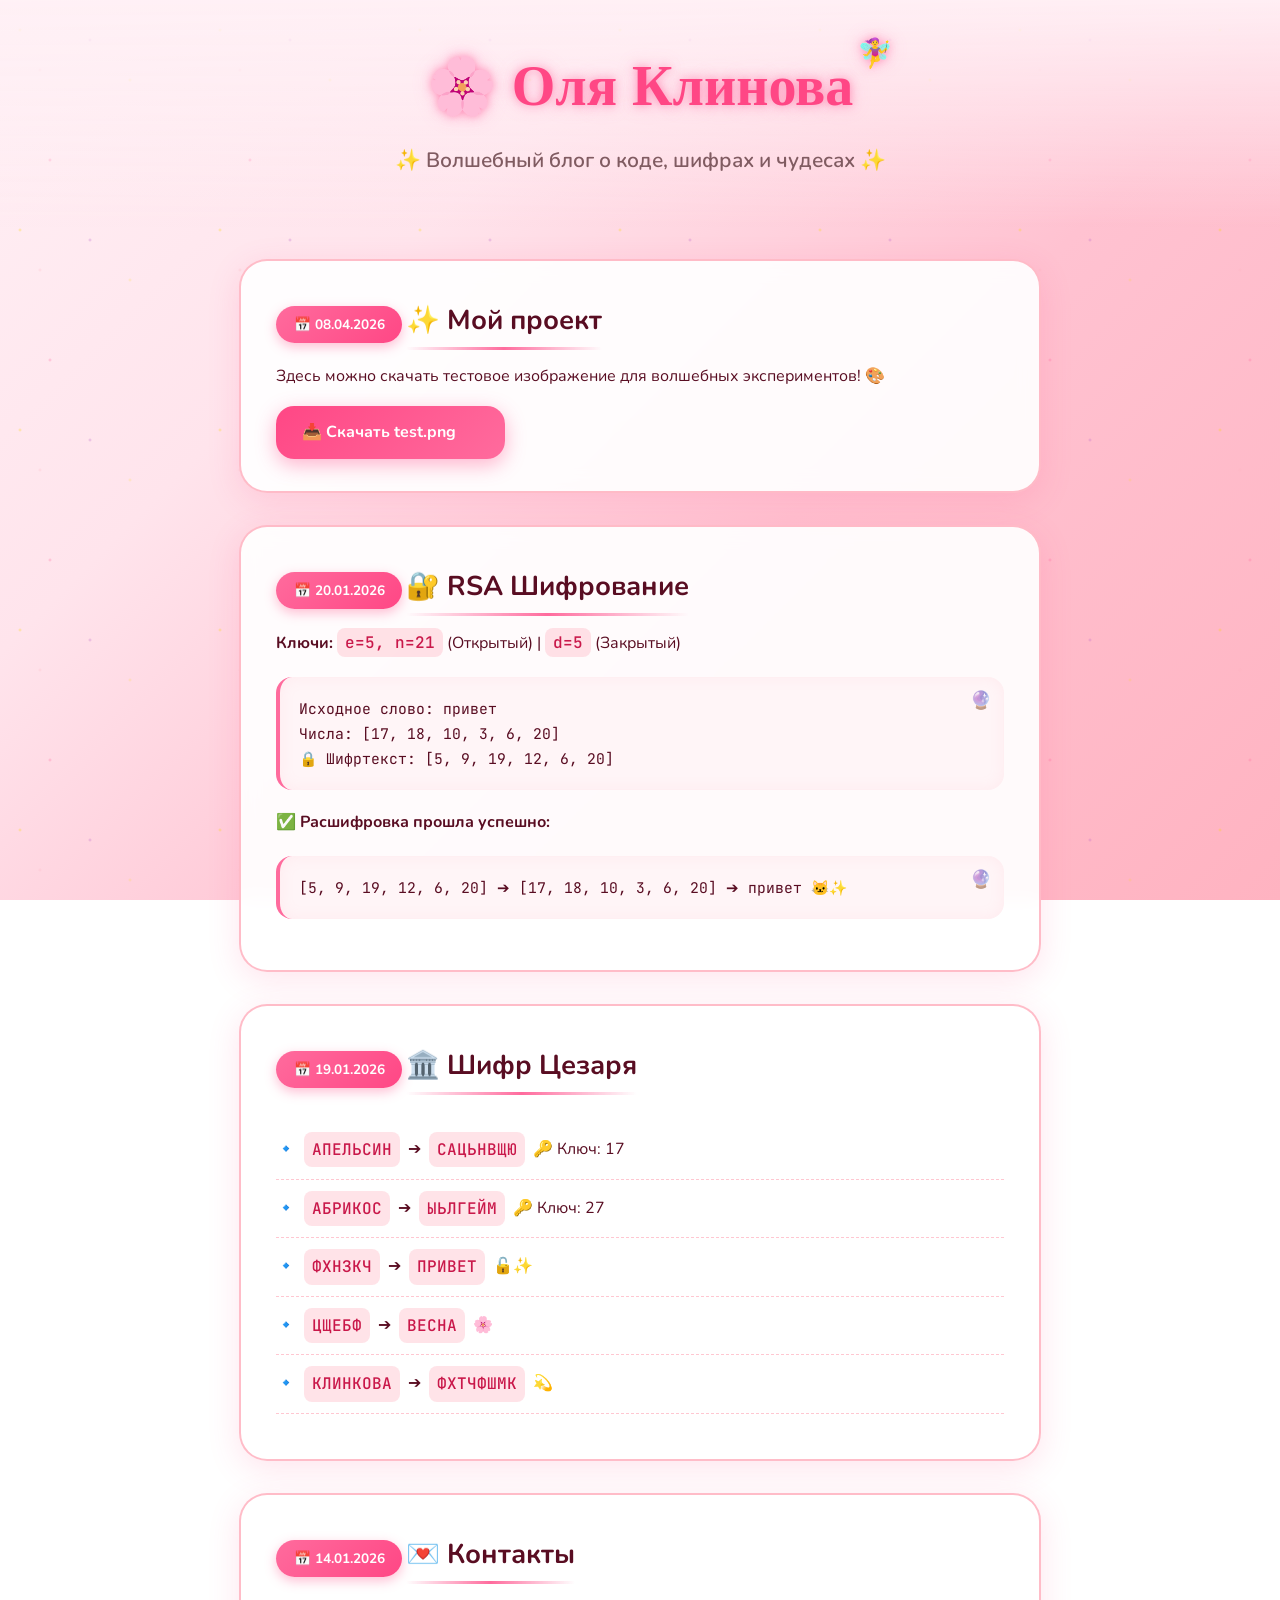
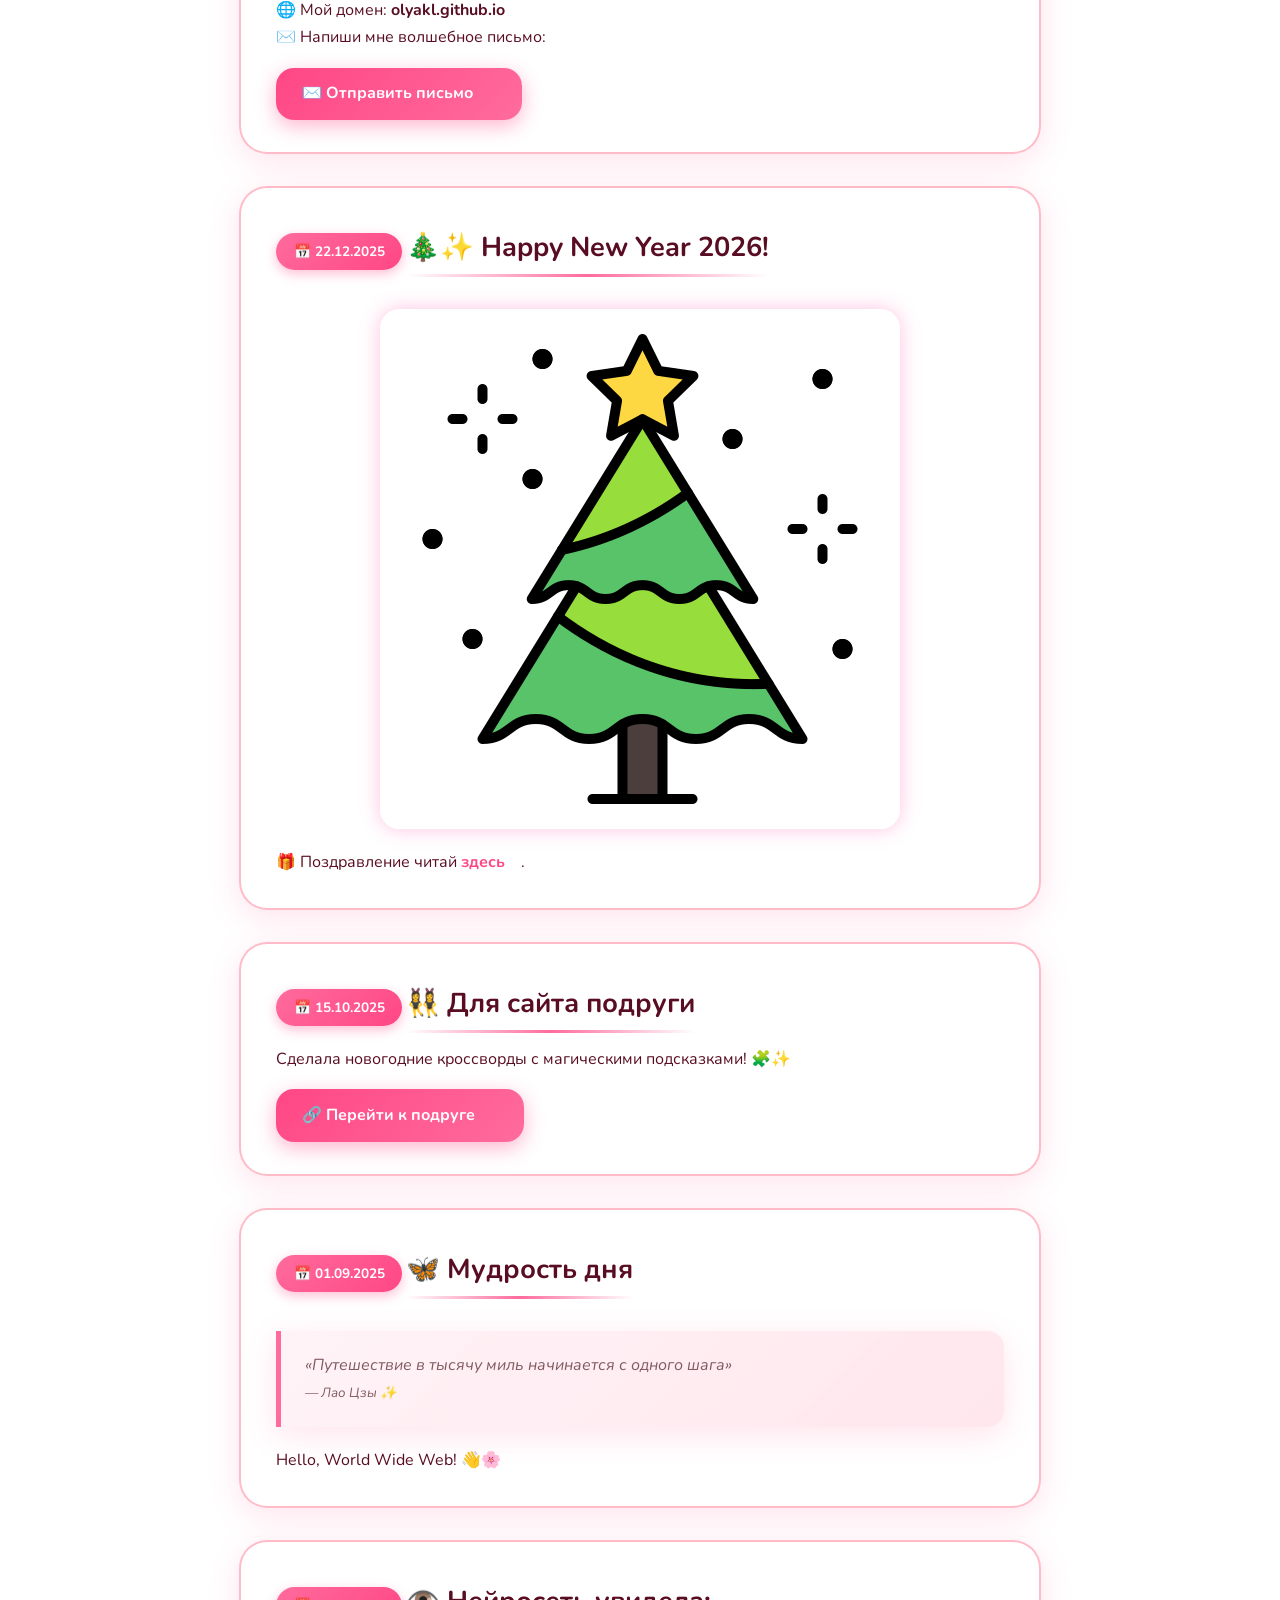
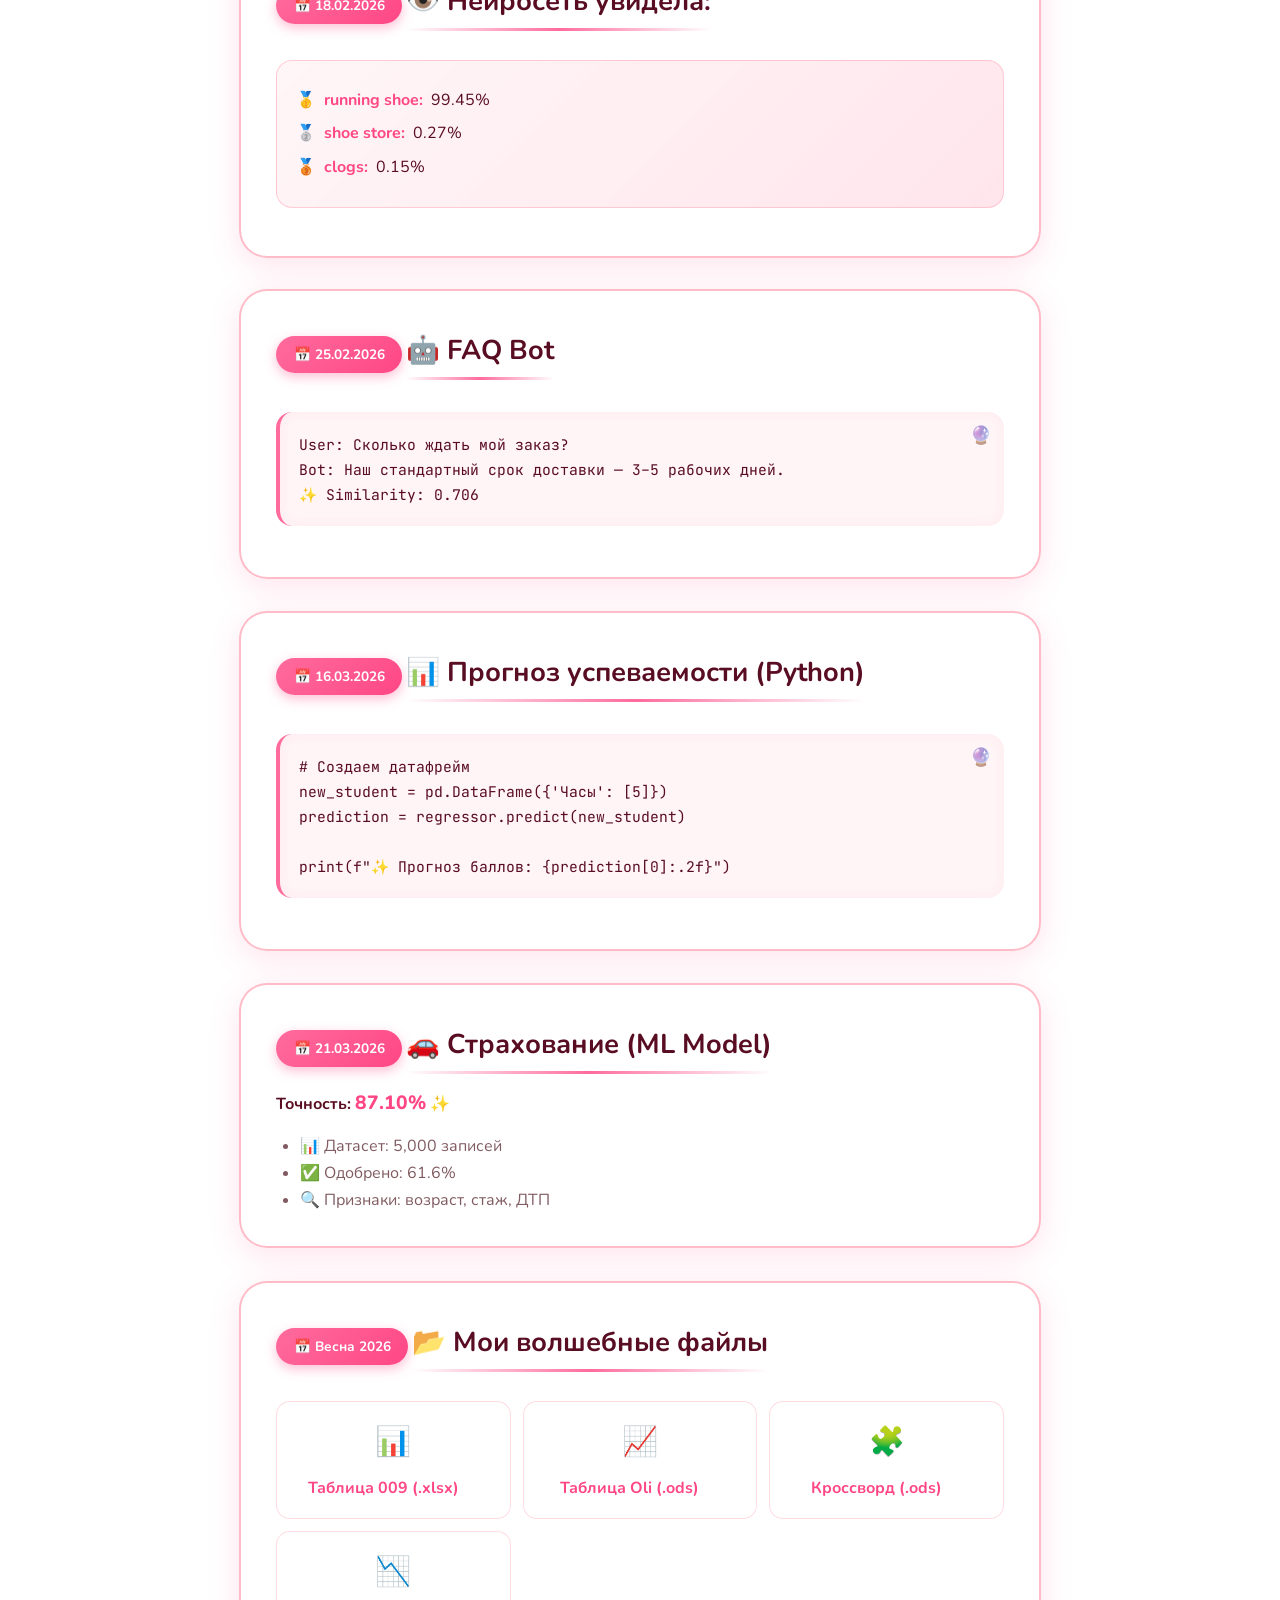
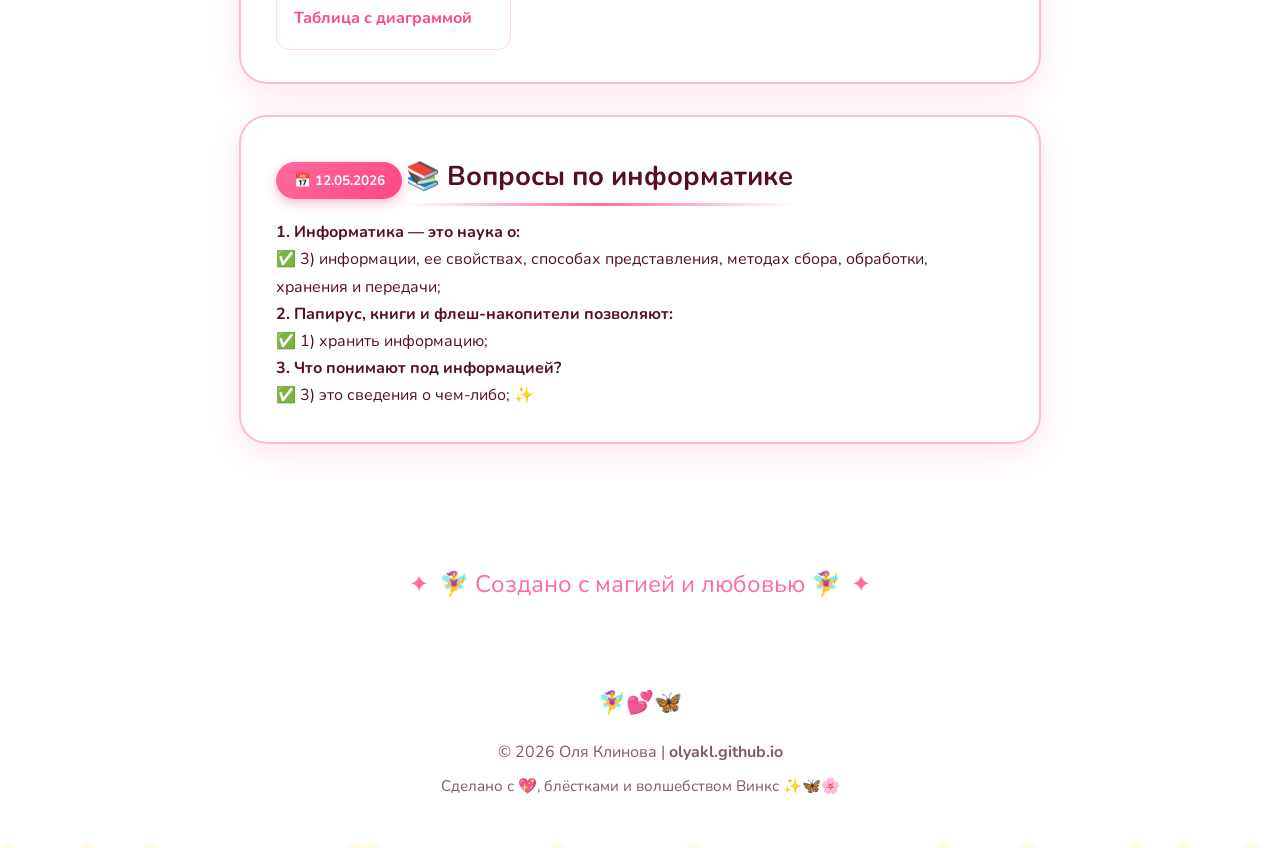
==== commit 41b12ae4: "Update index.html" ====
--- a/index.html
+++ b/index.html
@@ -3,302 +3,587 @@
 <head>
     <meta charset="UTF-8">
     <meta name="viewport" content="width=device-width, initial-scale=1.0">
-    <title>🌸 Мой Блог | Оля Клинова</title>
-    <!-- Подключаем милые и современные шрифты -->
+    <title>🌸✨ Оля Клинова | Волшебный Блог</title>
     <link rel="preconnect" href="https://fonts.googleapis.com">
     <link rel="preconnect" href="https://fonts.gstatic.com" crossorigin>
-    <link href="https://fonts.googleapis.com/css2?family=Nunito:wght@400;600;700;800&family=JetBrains+Mono:wght@400;500&display=swap" rel="stylesheet">
+    <link href="https://fonts.googleapis.com/css2?family=Dancing+Script:wght@600;700&family=Nunito:wght@400;600;700;800&family=JetBrains+Mono:wght@400;500&display=swap" rel="stylesheet">
     
     <style>
         :root {
-            /* Розовая палитра */
-            --bg-pink: #fff0f5;       /* Lavender Blush */
-            --card-bg: #ffffff;
-            --primary-pink: #ff8fa3;  /* Мягкий розовый */
-            --hot-pink: #ff4d6d;      /* Яркий акцент */
-            --text-dark: #590d22;     /* Темно-бордовый для текста */
-            --text-gray: #805b61;
+            /* Winx Pink Palette 🧚‍♀️ */
+            --bg-magic: linear-gradient(135deg, #fff0f5 0%, #ffe4ec 30%, #ffc2d1 60%, #ffb3c1 100%);
+            --card-bg: rgba(255, 255, 255, 0.92);
+            --card-glow: rgba(255, 105, 180, 0.25);
+            --primary-pink: #ff6b9d;
+            --hot-pink: #ff4785;
+            --deep-pink: #c9184a;
+            --sparkle-gold: #ffd700;
+            --magic-purple: #b864c9;
+            --text-dark: #590d22;
+            --text-soft: #805b61;
             --code-bg: #fff5f7;
-            --shadow: 0 10px 30px -5px rgba(255, 77, 109, 0.15);
+            --shadow-soft: 0 8px 32px rgba(255, 71, 133, 0.15);
+            --shadow-glow: 0 0 20px rgba(255, 105, 180, 0.4);
+            --border-magic: 2px solid rgba(255, 143, 163, 0.6);
         }
 
         * { margin: 0; padding: 0; box-sizing: border-box; }
+
+        html { scroll-behavior: smooth; }
 
         body {
             font-family: 'Nunito', sans-serif;
-            background-color: var(--bg-pink);
-            background-image: radial-gradient(#ffc2d1 1px, transparent 1px);
-            background-size: 20px 20px; /* Эффект точки/горошек */
+            background: var(--bg-magic);
+            background-attachment: fixed;
             color: var(--text-dark);
-            line-height: 1.6;
-            padding-bottom: 3rem;
-        }
-
-        /* Заголовок сайта */
+            line-height: 1.7;
+            min-height: 100vh;
+            position: relative;
+            overflow-x: hidden;
+        }
+
+        /* ✨ Sparkle Background Animation */
+        body::before {
+            content: "";
+            position: fixed;
+            top: 0; left: 0;
+            width: 100%; height: 100%;
+            background-image: 
+                radial-gradient(2px 2px at 20px 30px, var(--sparkle-gold), transparent),
+                radial-gradient(2px 2px at 40px 70px, rgba(255,182,193,0.8), transparent),
+                radial-gradient(2px 2px at 50px 160px, var(--primary-pink), transparent),
+                radial-gradient(2px 2px at 90px 40px, var(--magic-purple), transparent),
+                radial-gradient(2px 2px at 130px 80px, rgba(255,215,0,0.6), transparent);
+            background-size: 200px 200px;
+            animation: sparkleFloat 20s linear infinite;
+            opacity: 0.4;
+            pointer-events: none;
+            z-index: -1;
+        }
+
+        @keyframes sparkleFloat {
+            0% { background-position: 0 0, 0 0, 0 0, 0 0, 0 0; }
+            100% { background-position: 200px 200px, 150px 100px, 100px 250px, 250px 50px, 180px 180px; }
+        }
+
+        /* 🧚 Floating Fairy Particles */
+        .fairy-particle {
+            position: fixed;
+            width: 8px; height: 8px;
+            background: radial-gradient(circle, var(--sparkle-gold), transparent);
+            border-radius: 50%;
+            pointer-events: none;
+            animation: fairyFloat 15s infinite ease-in-out;
+            opacity: 0.7;
+            z-index: -1;
+            box-shadow: 0 0 10px var(--sparkle-gold);
+        }
+
+        @keyframes fairyFloat {
+            0%, 100% { transform: translateY(100vh) rotate(0deg); opacity: 0; }
+            10% { opacity: 0.8; }
+            90% { opacity: 0.8; }
+            100% { transform: translateY(-100px) rotate(720deg); opacity: 0; }
+        }
+
+        /* 🌸 Header */
         header {
             text-align: center;
-            padding: 3rem 1rem;
-            background: linear-gradient(135deg, #fff0f3 0%, #ffccd5 100%);
-            border-bottom: 3px solid white;
-            box-shadow: 0 4px 15px rgba(255, 143, 163, 0.2);
-            margin-bottom: 2.5rem;
-            position: relative;
+            padding: 2.5rem 1rem 3rem;
+            position: relative;
+            background: linear-gradient(180deg, rgba(255,240,245,0.95) 0%, transparent 100%);
+            margin-bottom: 2rem;
         }
 
         header h1 {
-            font-size: 2.8rem;
+            font-family: 'Dancing Script', cursive;
+            font-size: 3.5rem;
             color: var(--hot-pink);
-            font-weight: 800;
-            text-shadow: 2px 2px 0px white;
+            text-shadow: 
+                0 0 10px rgba(255, 71, 133, 0.5),
+                0 0 20px rgba(255, 105, 180, 0.3);
+            animation: titleGlow 3s ease-in-out infinite alternate;
+            position: relative;
+            display: inline-block;
+        }
+
+        @keyframes titleGlow {
+            from { text-shadow: 0 0 10px rgba(255,71,133,0.5), 0 0 20px rgba(255,105,180,0.3); }
+            to { text-shadow: 0 0 20px rgba(255,71,133,0.8), 0 0 40px rgba(255,105,180,0.6), 0 0 60px rgba(255,215,0,0.4); }
+        }
+
+        header h1::after {
+            content: "🧚‍♀️";
+            position: absolute;
+            right: -40px;
+            top: -10px;
+            font-size: 1.8rem;
+            animation: floatEmoji 3s ease-in-out infinite;
+        }
+
+        @keyframes floatEmoji {
+            0%, 100% { transform: translateY(0) rotate(0deg); }
+            50% { transform: translateY(-10px) rotate(10deg); }
         }
 
         header p {
-            font-size: 1.2rem;
-            color: var(--text-gray);
+            font-size: 1.3rem;
+            color: var(--text-soft);
             margin-top: 0.5rem;
-        }
-
-        /* Контейнер */
+            font-weight: 600;
+        }
+
+        /* ✨ Magic Divider */
+        .magic-divider {
+            text-align: center;
+            margin: 2.5rem 0;
+            color: var(--primary-pink);
+            font-size: 1.5rem;
+            position: relative;
+        }
+        .magic-divider::before,
+        .magic-divider::after {
+            content: "✦";
+            margin: 0 10px;
+            animation: twinkle 1.5s ease-in-out infinite;
+        }
+        .magic-divider::after { animation-delay: 0.5s; }
+        @keyframes twinkle {
+            0%, 100% { opacity: 1; transform: scale(1); }
+            50% { opacity: 0.6; transform: scale(0.9); }
+        }
+
+        /* 📦 Main Container */
         main {
-            max-width: 800px;
+            max-width: 850px;
             margin: 0 auto;
-            padding: 0 1.5rem;
-        }
-
-        /* Карточка поста */
+            padding: 0 1.5rem 3rem;
+        }
+
+        /* 🎀 Blog Post Card */
         article {
             background: var(--card-bg);
-            border-radius: 24px;
-            padding: 2rem;
+            border-radius: 28px;
+            padding: 2rem 2.2rem;
             margin-bottom: 2rem;
-            box-shadow: var(--shadow);
-            border: 2px solid transparent;
-            transition: all 0.3s ease;
+            box-shadow: var(--shadow-soft);
+            border: var(--border-magic);
             position: relative;
             overflow: hidden;
-        }
-
-        /* Эффект при наведении */
+            transition: all 0.4s cubic-bezier(0.175, 0.885, 0.32, 1.275);
+            backdrop-filter: blur(10px);
+        }
+
         article:hover {
-            transform: translateY(-7px);
-            border-color: var(--primary-pink);
-            box-shadow: 0 15px 35px -5px rgba(255, 77, 109, 0.25);
-        }
-
-        /* Эффект "Белого кота" */
-        article::after {
-            content: '🐈'; 
-            /* Если хочешь именно белого кота, можно использовать эмодзи или картинку. 
-               Здесь используем фильтр, чтобы сделать кота светлым/призрачным */
-            filter: grayscale(100%) brightness(200%) drop-shadow(0 0 5px pink);
-            font-size: 3rem;
+            transform: translateY(-8px) scale(1.01);
+            box-shadow: var(--shadow-glow), 0 20px 40px rgba(255, 71, 133, 0.25);
+            border-color: var(--hot-pink);
+        }
+
+        /* ✨ Magic Corner Sparkle */
+        article::before {
+            content: "✨";
             position: absolute;
-            top: 1.5rem;
-            right: 1.5rem;
+            top: 15px;
+            right: 20px;
+            font-size: 1.5rem;
             opacity: 0;
-            transform: translateX(20px) rotate(10deg);
-            transition: all 0.4s cubic-bezier(0.175, 0.885, 0.32, 1.275);
-        }
-
-        article:hover::after {
-            opacity: 0.8;
-            transform: translateX(0) rotate(0deg);
-        }
-
-        /* Даты */
+            transform: scale(0.5) rotate(-20deg);
+            transition: all 0.4s ease;
+            filter: drop-shadow(0 0 5px var(--sparkle-gold));
+        }
+        article:hover::before {
+            opacity: 1;
+            transform: scale(1) rotate(0deg);
+            animation: sparklePop 0.6s ease-out;
+        }
+        @keyframes sparklePop {
+            0% { transform: scale(0.3); opacity: 0; }
+            50% { transform: scale(1.3); }
+            100% { transform: scale(1); opacity: 1; }
+        }
+
+        /* 📅 Date Badge */
         .date-badge {
-            display: inline-block;
-            background: var(--bg-pink);
-            color: var(--hot-pink);
+            display: inline-flex;
+            align-items: center;
+            gap: 6px;
+            background: linear-gradient(135deg, var(--primary-pink), var(--hot-pink));
+            color: white;
             font-weight: 700;
             font-size: 0.85rem;
-            padding: 0.4rem 1rem;
+            padding: 0.45rem 1.1rem;
             border-radius: 50px;
-            margin-bottom: 1rem;
-            border: 1px solid #ffccd5;
+            margin-bottom: 1.1rem;
+            box-shadow: 0 4px 12px rgba(255, 71, 133, 0.35);
+            animation: badgePulse 4s ease-in-out infinite;
+        }
+        @keyframes badgePulse {
+            0%, 100% { box-shadow: 0 4px 12px rgba(255,71,133,0.35); }
+            50% { box-shadow: 0 4px 20px rgba(255,71,133,0.6); }
         }
 
         h2 {
-            font-size: 1.6rem;
-            margin-bottom: 1rem;
+            font-size: 1.7rem;
+            margin: 0.3rem 0 1.2rem;
             color: var(--text-dark);
-        }
-
-        /* Ссылки и кнопки */
+            position: relative;
+            display: inline-block;
+        }
+        h2::after {
+            content: "";
+            position: absolute;
+            bottom: -6px;
+            left: 0;
+            width: 100%;
+            height: 3px;
+            background: linear-gradient(90deg, transparent, var(--primary-pink), transparent);
+            border-radius: 2px;
+        }
+
+        /* 🔗 Links & Buttons */
         a {
             color: var(--hot-pink);
             text-decoration: none;
             font-weight: 700;
-            transition: color 0.2s;
-        }
-
+            transition: all 0.25s ease;
+            position: relative;
+        }
         a:hover {
-            color: #c9184a;
-            text-decoration: underline;
-        }
-
-        .btn-cute {
+            color: var(--deep-pink);
+            text-shadow: 0 0 8px rgba(255, 71, 133, 0.4);
+        }
+        a::after {
+            content: "✧";
+            margin-left: 3px;
+            opacity: 0;
+            transition: opacity 0.2s;
+        }
+        a:hover::after { opacity: 1; }
+
+        .btn-magic {
             display: inline-flex;
             align-items: center;
-            gap: 0.5rem;
-            background: var(--hot-pink);
+            gap: 8px;
+            background: linear-gradient(135deg, var(--hot-pink), var(--primary-pink));
             color: white !important;
-            padding: 0.7rem 1.4rem;
-            border-radius: 15px;
+            padding: 0.8rem 1.6rem;
+            border-radius: 18px;
             margin-top: 1rem;
+            font-weight: 700;
             text-decoration: none !important;
-            box-shadow: 0 4px 10px rgba(255, 77, 109, 0.3);
-            transition: transform 0.2s;
-        }
-
-        .btn-cute:hover {
-            background: #ff4785;
-            transform: scale(1.05);
-        }
-
-        /* Оформление кода */
+            box-shadow: 0 6px 20px rgba(255, 71, 133, 0.4);
+            transition: all 0.3s ease;
+            position: relative;
+            overflow: hidden;
+        }
+        .btn-magic::before {
+            content: "";
+            position: absolute;
+            top: 0; left: -100%;
+            width: 100%; height: 100%;
+            background: linear-gradient(90deg, transparent, rgba(255,255,255,0.3), transparent);
+            transition: left 0.5s ease;
+        }
+        .btn-magic:hover {
+            transform: translateY(-3px) scale(1.03);
+            box-shadow: 0 8px 25px rgba(255, 71, 133, 0.6);
+        }
+        .btn-magic:hover::before { left: 100%; }
+
+        /* 💻 Code Blocks */
         pre {
             background: var(--code-bg);
-            padding: 1rem;
-            border-radius: 12px;
+            padding: 1.2rem;
+            border-radius: 16px;
             border-left: 4px solid var(--primary-pink);
             font-family: 'JetBrains Mono', monospace;
-            font-size: 0.9rem;
+            font-size: 0.92rem;
             color: var(--text-dark);
             overflow-x: auto;
-            margin: 1rem 0;
-        }
-
+            margin: 1.2rem 0;
+            box-shadow: inset 0 0 15px rgba(255, 143, 163, 0.1);
+            position: relative;
+        }
+        pre::before {
+            content: "🔮";
+            position: absolute;
+            top: 8px;
+            right: 12px;
+            font-size: 1.1rem;
+            opacity: 0.6;
+        }
         code {
             font-family: 'JetBrains Mono', monospace;
-            background: rgba(255, 143, 163, 0.2);
-            padding: 0.2rem 0.4rem;
-            border-radius: 6px;
-            color: #a4133c;
-        }
-
-        /* Списки и цитаты */
+            background: rgba(255, 143, 163, 0.25);
+            padding: 0.25rem 0.5rem;
+            border-radius: 8px;
+            color: var(--deep-pink);
+            font-weight: 500;
+        }
+
+        /* 📋 Lists */
         ul.crypto-list {
             list-style: none;
-        }
-        
+            margin: 0.8rem 0;
+        }
         ul.crypto-list li {
-            padding: 0.6rem 0;
-            border-bottom: 1px dashed #ffccd5;
-        }
-
+            padding: 0.7rem 0;
+            border-bottom: 1px dashed rgba(255, 143, 163, 0.5);
+            display: flex;
+            align-items: center;
+            gap: 8px;
+        }
+        ul.crypto-list li::before {
+            content: "🔹";
+            color: var(--primary-pink);
+        }
+
+        /* 💬 Quotes */
         blockquote {
-            background: white;
+            background: linear-gradient(135deg, rgba(255,240,245,0.8), rgba(255,228,235,0.9));
             border-left: 5px solid var(--primary-pink);
-            padding: 1rem;
+            padding: 1.3rem 1.5rem;
             font-style: italic;
-            color: var(--text-gray);
-            border-radius: 0 12px 12px 0;
-            margin: 1rem 0;
-        }
-
+            color: var(--text-soft);
+            border-radius: 0 16px 16px 0;
+            margin: 1.2rem 0;
+            position: relative;
+            box-shadow: var(--shadow-soft);
+        }
+        blockquote::before {
+            content: """;
+            position: absolute;
+            top: -15px;
+            left: 10px;
+            font-size: 4rem;
+            color: rgba(255, 105, 180, 0.2);
+            font-family: Georgia, serif;
+            line-height: 1;
+        }
+
+        /* 🖼️ Images */
         img {
             max-width: 100%;
+            border-radius: 20px;
+            border: 4px solid white;
+            box-shadow: var(--shadow-glow);
+            margin: 1.2rem 0;
+            transition: transform 0.4s ease;
+            display: block;
+            margin-left: auto;
+            margin-right: auto;
+        }
+        img:hover {
+            transform: scale(1.03) rotate(1deg);
+            box-shadow: 0 0 30px rgba(255, 105, 180, 0.5);
+        }
+
+        /* 🎯 Stats & Results Box */
+        .stats-box {
+            background: linear-gradient(135deg, rgba(255,245,247,0.9), rgba(255,228,235,0.95));
+            padding: 1.2rem;
             border-radius: 16px;
-            border: 4px solid white;
-            box-shadow: var(--shadow);
             margin: 1rem 0;
-        }
-
-        /* Footer */
+            border: 1px solid rgba(255, 143, 163, 0.4);
+        }
+        .stats-box p {
+            margin: 0.4rem 0;
+            display: flex;
+            align-items: center;
+            gap: 8px;
+        }
+        .stats-box strong {
+            color: var(--hot-pink);
+        }
+
+        /* 🧩 File Grid */
+        .file-grid {
+            display: grid;
+            grid-template-columns: repeat(auto-fit, minmax(220px, 1fr));
+            gap: 12px;
+            margin-top: 1rem;
+        }
+        .file-card {
+            background: white;
+            padding: 1rem;
+            border-radius: 14px;
+            text-align: center;
+            border: 1px solid rgba(255, 143, 163, 0.3);
+            transition: all 0.3s ease;
+        }
+        .file-card:hover {
+            transform: translateY(-4px);
+            box-shadow: var(--shadow-glow);
+            border-color: var(--primary-pink);
+        }
+        .file-card .icon {
+            font-size: 1.8rem;
+            margin-bottom: 0.5rem;
+            display: block;
+        }
+
+        /* 🦋 Footer */
         footer {
             text-align: center;
-            margin-top: 3rem;
-            color: var(--text-gray);
-            font-size: 0.9rem;
-        }
+            padding: 2.5rem 1rem 3rem;
+            color: var(--text-soft);
+            font-size: 1rem;
+            position: relative;
+            margin-top: 2rem;
+        }
+        footer::before {
+            content: "🧚‍♀️💕🦋";
+            display: block;
+            margin-bottom: 1rem;
+            font-size: 1.4rem;
+            animation: floatEmoji 4s ease-in-out infinite;
+        }
+
+        /* 📱 Responsive */
+        @media (max-width: 768px) {
+            header h1 { font-size: 2.6rem; }
+            article { padding: 1.6rem; }
+            h2 { font-size: 1.45rem; }
+            .file-grid { grid-template-columns: 1fr; }
+        }
+
+        /* 🎀 Scrollbar */
+        ::-webkit-scrollbar { width: 10px; }
+        ::-webkit-scrollbar-track { background: rgba(255, 240, 245, 0.6); }
+        ::-webkit-scrollbar-thumb { 
+            background: linear-gradient(180deg, var(--primary-pink), var(--hot-pink)); 
+            border-radius: 10px;
+            border: 2px solid rgba(255, 255, 255, 0.3);
+        }
+        ::-webkit-scrollbar-thumb:hover { 
+            background: linear-gradient(180deg, var(--hot-pink), var(--deep-pink)); 
+        }
+
+        /* ✨ Winx Transformation Effect on Load */
+        @keyframes winxEntrance {
+            0% { opacity: 0; transform: translateY(30px) scale(0.95); }
+            100% { opacity: 1; transform: translateY(0) scale(1); }
+        }
+        article {
+            animation: winxEntrance 0.6s ease-out forwards;
+            opacity: 0;
+        }
+        article:nth-child(1) { animation-delay: 0.1s; }
+        article:nth-child(2) { animation-delay: 0.2s; }
+        article:nth-child(3) { animation-delay: 0.3s; }
+        article:nth-child(4) { animation-delay: 0.4s; }
+        article:nth-child(5) { animation-delay: 0.5s; }
+        article:nth-child(6) { animation-delay: 0.6s; }
+        article:nth-child(7) { animation-delay: 0.7s; }
+        article:nth-child(8) { animation-delay: 0.8s; }
+        article:nth-child(9) { animation-delay: 0.9s; }
+        article:nth-child(10) { animation-delay: 1.0s; }
+        article:nth-child(11) { animation-delay: 1.1s; }
+        article:nth-child(12) { animation-delay: 1.2s; }
     </style>
 </head>
 <body>
 
+    <!-- ✨ Floating Fairy Particles -->
+    <script>
+        document.addEventListener('DOMContentLoaded', () => {
+            // Create magical particles
+            for (let i = 0; i < 12; i++) {
+                const particle = document.createElement('div');
+                particle.className = 'fairy-particle';
+                particle.style.left = Math.random() * 100 + 'vw';
+                particle.style.animationDelay = Math.random() * 15 + 's';
+                particle.style.animationDuration = (12 + Math.random() * 10) + 's';
+                document.body.appendChild(particle);
+            }
+        });
+    </script>
+
     <header>
-        <h1>🌸 Pink Blog</h1>
-        <p>Уютные заметки о коде и жизни</p>
+        <h1>🌸 Оля Клинова</h1>
+        <p>✨ Волшебный блог о коде, шифрах и чудесах ✨</p>
     </header>
 
     <main>
-        <!-- Пост 1 -->
-        <article>
-            <span class="date-badge">08 апреля 2026</span>
+        <!-- Пост 1: Проект -->
+        <article>
+            <span class="date-badge">📅 08.04.2026</span>
             <h2>✨ Мой проект</h2>
-            <p>Здесь можно скачать тестовое изображение.</p>
-            <a href="test.png" class="btn-cute" download>📥 Скачать (test.png)</a>
+            <p>Здесь можно скачать тестовое изображение для волшебных экспериментов! 🎨</p>
+            <a href="test.png" class="btn-magic" download>📥 Скачать test.png</a>
         </article>
 
         <!-- Пост 2: RSA -->
         <article>
-            <span class="date-badge">20 января 2026</span>
+            <span class="date-badge">📅 20.01.2026</span>
             <h2>🔐 RSA Шифрование</h2>
-            <p><strong>Ключи:</strong> e=5, n=21 (Открытый), d=5 (Закрытый)</p>
+            <p><strong>Ключи:</strong> <code>e=5, n=21</code> (Открытый) | <code>d=5</code> (Закрытый)</p>
             
             <pre>
 Исходное слово: привет
 Числа: [17, 18, 10, 3, 6, 20]
-Шифртекст: [5, 9, 19, 12, 6, 20]</pre>
-
-            <p style="margin-top:1rem;"><strong>Расшифровка прошла успешно:</strong></p>
+🔒 Шифртекст: [5, 9, 19, 12, 6, 20]</pre>
+
+            <p style="margin-top:1rem;"><strong>✅ Расшифровка прошла успешно:</strong></p>
             <pre>
-[5, 9, 19, 12, 6, 20] ➔ [17, 18, 10, 3, 6, 20] ➔ привет 🐱</pre>
+[5, 9, 19, 12, 6, 20] ➔ [17, 18, 10, 3, 6, 20] ➔ привет 🐱✨</pre>
         </article>
 
         <!-- Пост 3: Цезарь -->
         <article>
-            <span class="date-badge">19 января 2026</span>
+            <span class="date-badge">📅 19.01.2026</span>
             <h2>🏛️ Шифр Цезаря</h2>
             <ul class="crypto-list">
-                <li><code>АПЕЛЬСИН</code> ➔ <code>САЦЬНВЩЮ</code> (Ключ 17)</li>
-                <li><code>АБРИКОС</code> ➔ <code>ЫЬЛГЕЙМ</code> (Ключ 27)</li>
-                <li><code>ФХНЗКЧ</code> ➔ <code>ПРИВЕТ</code> 🔓</li>
+                <li><code>АПЕЛЬСИН</code> ➔ <code>САЦЬНВЩЮ</code> 🔑 Ключ: 17</li>
+                <li><code>АБРИКОС</code> ➔ <code>ЫЬЛГЕЙМ</code> 🔑 Ключ: 27</li>
+                <li><code>ФХНЗКЧ</code> ➔ <code>ПРИВЕТ</code> 🔓✨</li>
                 <li><code>ЦЩЕБФ</code> ➔ <code>ВЕСНА</code> 🌸</li>
-                <li><code>КЛИНКОВА</code> ➔ <code>ФХТЧФШМК</code> ✨</li>
+                <li><code>КЛИНКОВА</code> ➔ <code>ФХТЧФШМК</code> 💫</li>
             </ul>
         </article>
 
         <!-- Пост 4: Контакты -->
         <article>
-            <span class="date-badge">14 января 2026</span>
+            <span class="date-badge">📅 14.01.2026</span>
             <h2>💌 Контакты</h2>
-            <p>Мой домен: <strong>olyakl.github.io</strong></p>
-            <a href="mailto:olikbolikklinolik@mail.ru.com" class="btn-cute">✉️ Написать письмо</a>
+            <p>🌐 Мой домен: <strong>olyakl.github.io</strong></p>
+            <p>✉️ Напиши мне волшебное письмо:</p>
+            <a href="mailto:olikbolikklinolik@mail.ru" class="btn-magic">✉️ Отправить письмо</a>
         </article>
 
         <!-- Пост 5: Новый год -->
         <article>
-            <span class="date-badge">22 декабря 2025</span>
-            <h2>🎄 Happy New Year 2026!</h2>
-            <img src="Icons/icon.png" alt="Новогодняя елочка">
-            <p>Поздравление читай <a href="Congratulations2026.html">здесь</a>.</p>
+            <span class="date-badge">📅 22.12.2025</span>
+            <h2>🎄✨ Happy New Year 2026!</h2>
+            <img src="Icons/icon.png" alt="Волшебная ёлочка">
+            <p>🎁 Поздравление читай <a href="Congratulations2026.html">здесь</a>.</p>
         </article>
 
         <!-- Пост 6: Друг -->
         <article>
-            <span class="date-badge">15 октября 2025</span>
-            <h2>👯‍♀️ Для сайта друга</h2>
-            <p>Сделала новогодние кроссворды!</p>
-            <a href="https://github.com/Sofia-a-cell/dem.github.io/edit/main/index.html" target="_blank">Перейти к другу ➔</a>
+            <span class="date-badge">📅 15.10.2025</span>
+            <h2>👯‍♀️ Для сайта подруги</h2>
+            <p>Сделала новогодние кроссворды с магическими подсказками! 🧩✨</p>
+            <a href="https://github.com/Sofia-a-cell/dem.github.io/edit/main/index.html" target="_blank" class="btn-magic">🔗 Перейти к подруге</a>
         </article>
 
         <!-- Пост 7: Цитата -->
         <article>
-            <span class="date-badge">1 сентября 2025</span>
-            <h2>🐾 Мудрость дня</h2>
+            <span class="date-badge">📅 01.09.2025</span>
+            <h2>🦋 Мудрость дня</h2>
             <blockquote>
                 «Путешествие в тысячу миль начинается с одного шага» <br>
-                <small>— Лао Цзы</small>
+                <small>— Лао Цзы ✨</small>
             </blockquote>
-            <p>Hello, World Wide Web! 👋</p>
+            <p>Hello, World Wide Web! 👋🌸</p>
         </article>
 
         <!-- Пост 8: AI -->
         <article>
-            <span class="date-badge">18 февраля 2026</span>
+            <span class="date-badge">📅 18.02.2026</span>
             <h2>👁️ Нейросеть увидела:</h2>
-            <div style="background: #fff5f7; padding: 1rem; border-radius: 12px;">
+            <div class="stats-box">
                 <p>🥇 <strong>running shoe:</strong> 99.45%</p>
                 <p>🥈 <strong>shoe store:</strong> 0.27%</p>
                 <p>🥉 <strong>clogs:</strong> 0.15%</p>
@@ -307,70 +592,115 @@
 
         <!-- Пост 9: FAQ Bot -->
         <article>
-            <span class="date-badge">25 февраля 2026</span>
+            <span class="date-badge">📅 25.02.2026</span>
             <h2>🤖 FAQ Bot</h2>
             <pre>
 User: Сколько ждать мой заказ?
 Bot: Наш стандартный срок доставки — 3–5 рабочих дней.
-(Similarity: 0.706)</pre>
+✨ Similarity: 0.706</pre>
         </article>
 
         <!-- Пост 10: ML Code -->
         <article>
-            <span class="date-badge">16 марта 2026</span>
+            <span class="date-badge">📅 16.03.2026</span>
             <h2>📊 Прогноз успеваемости (Python)</h2>
             <pre>
 # Создаем датафрейм
 new_student = pd.DataFrame({'Часы': [5]})
 prediction = regressor.predict(new_student)
 
-print(f"Прогноз баллов: {prediction[0]:.2f}")</pre>
+print(f"✨ Прогноз баллов: {prediction[0]:.2f}")</pre>
         </article>
 
         <!-- Пост 11: Insurance Model -->
         <article>
-            <span class="date-badge">21 марта 2026</span>
+            <span class="date-badge">📅 21.03.2026</span>
             <h2>🚗 Страхование (ML Model)</h2>
-            <p><strong>Точность:</strong> <span style="color:var(--hot-pink); font-weight:bold;">87.10%</span></p>
-            <ul style="margin-left: 1.5rem; margin-top: 0.5rem; color: var(--text-gray);">
-                <li>Датасет: 5,000 записей</li>
-                <li>Одобрено: 61.6%</li>
-                <li>Признаки: возраст, стаж, ДТП</li>
+            <p><strong>Точность:</strong> <span style="color:var(--hot-pink); font-weight:800; font-size:1.2rem;">87.10%</span> ✨</p>
+            <ul style="margin-left: 1.5rem; margin-top: 0.8rem; color: var(--text-soft);">
+                <li>📊 Датасет: 5,000 записей</li>
+                <li>✅ Одобрено: 61.6%</li>
+                <li>🔍 Признаки: возраст, стаж, ДТП</li>
             </ul>
         </article>
 
         <!-- Пост 12: Файлы -->
         <article>
-            <span class="date-badge">Весна 2026</span>
-            <h2>📂 Мои файлы</h2>
-            <div style="display: flex; flex-direction: column; gap: 10px;">
-                <a href="таблица 009.xlsx" class="btn-cute">📅 Таблица 009 (.xlsx)</a>
-                <a href="таблица oli.ods" class="btn-cute">📅 Таблица Oli (.ods)</a>
-                <a href="кросворд 10006.ods" class="btn-cute">🧩 Кроссворд (.ods)</a>
+            <span class="date-badge">📅 Весна 2026</span>
+            <h2>📂 Мои волшебные файлы</h2>
+            <div class="file-grid">
+                <a href="таблица 009.xlsx" class="file-card">
+                    <span class="icon">📊</span>
+                    Таблица 009 (.xlsx)
+                </a>
+                <a href="таблица oli.ods" class="file-card">
+                    <span class="icon">📈</span>
+                    Таблица Oli (.ods)
+                </a>
+                <a href="кросворд 10006.ods" class="file-card">
+                    <span class="icon">🧩</span>
+                    Кроссворд (.ods)
+                </a>
+                <a href="таблица с диаграммой.ods" class="file-card">
+                    <span class="icon">📉</span>
+                    Таблица с диаграммой
+                </a>
             </div>
         </article>
+
+        <!-- Пост 13: Вопросы по информатике -->
+        <article>
+            <span class="date-badge">📅 12.05.2026</span>
+            <h2>📚 Вопросы по информатике</h2>
+            <p><strong>1. Информатика — это наука о:</strong><br>
+            ✅ 3) информации, ее свойствах, способах представления, методах сбора, обработки, хранения и передачи;</p>
+            
+            <p><strong>2. Папирус, книги и флеш-накопители позволяют:</strong><br>
+            ✅ 1) хранить информацию;</p>
+            
+            <p><strong>3. Что понимают под информацией?</strong><br>
+            ✅ 3) это сведения о чем-либо; ✨</p>
+        </article>
     </main>
-    <h2>12.05.2026</h2>
-    <p>     1. Информатика - это наука о:</p>
-3) информации, ее свойствах, способах представления, методах сбора, обработки, хранения и передачи; <br>
-
-<p>2. Папирус, книги и флеш-накопители позволяют:</p>
-1) хранить информацию; <br>
-
-
-<p>    3. Что понимают под информацией? </p>
-3) это сведения о чем-либо; <br>
-  <article>
-            <span class="date-badge">21.05.2026</span>
-            <h2>📂 Мои файлы</h2>
-            <div style="display: flex; flex-direction: column; gap: 10px;">
-     <a href="таблица с диаграммой.ods">таблица</a>
-            </div>
-        </article>
-    </main>
+
+    <div class="magic-divider">🧚‍♀️ Создано с магией и любовью 🧚‍♀️</div>
+
     <footer>
-        <p>© 2026 Оля Клинова. Сделано с любовью и мурчанием. 🐱💕</p>
+        <p>© 2026 Оля Клинова | <strong>olyakl.github.io</strong></p>
+        <p style="margin-top: 0.5rem; font-size: 0.95rem;">Сделано с 💖, блёстками и волшебством Винкс ✨🦋🌸</p>
     </footer>
+
+    <!-- ✨ Extra Magic: Hover Sparkles Script -->
+    <script>
+        document.addEventListener('mousemove', (e) => {
+            if (Math.random() > 0.95) {
+                const spark = document.createElement('div');
+                spark.innerHTML = '✨';
+                spark.style.cssText = `
+                    position: fixed;
+                    left: ${e.pageX}px;
+                    top: ${e.pageY}px;
+                    font-size: ${10 + Math.random()*10}px;
+                    pointer-events: none;
+                    animation: fadeSpark 1s ease-out forwards;
+                    z-index: 9999;
+                    text-shadow: 0 0 5px gold;
+                `;
+                document.body.appendChild(spark);
+                setTimeout(() => spark.remove(), 1000);
+            }
+        });
+
+        // Add fade animation dynamically
+        const style = document.createElement('style');
+        style.textContent = `
+            @keyframes fadeSpark {
+                0% { opacity: 1; transform: scale(1) translateY(0); }
+                100% { opacity: 0; transform: scale(0.3) translateY(-20px); }
+            }
+        `;
+        document.head.appendChild(style);
+    </script>
 
 </body>
 </html>
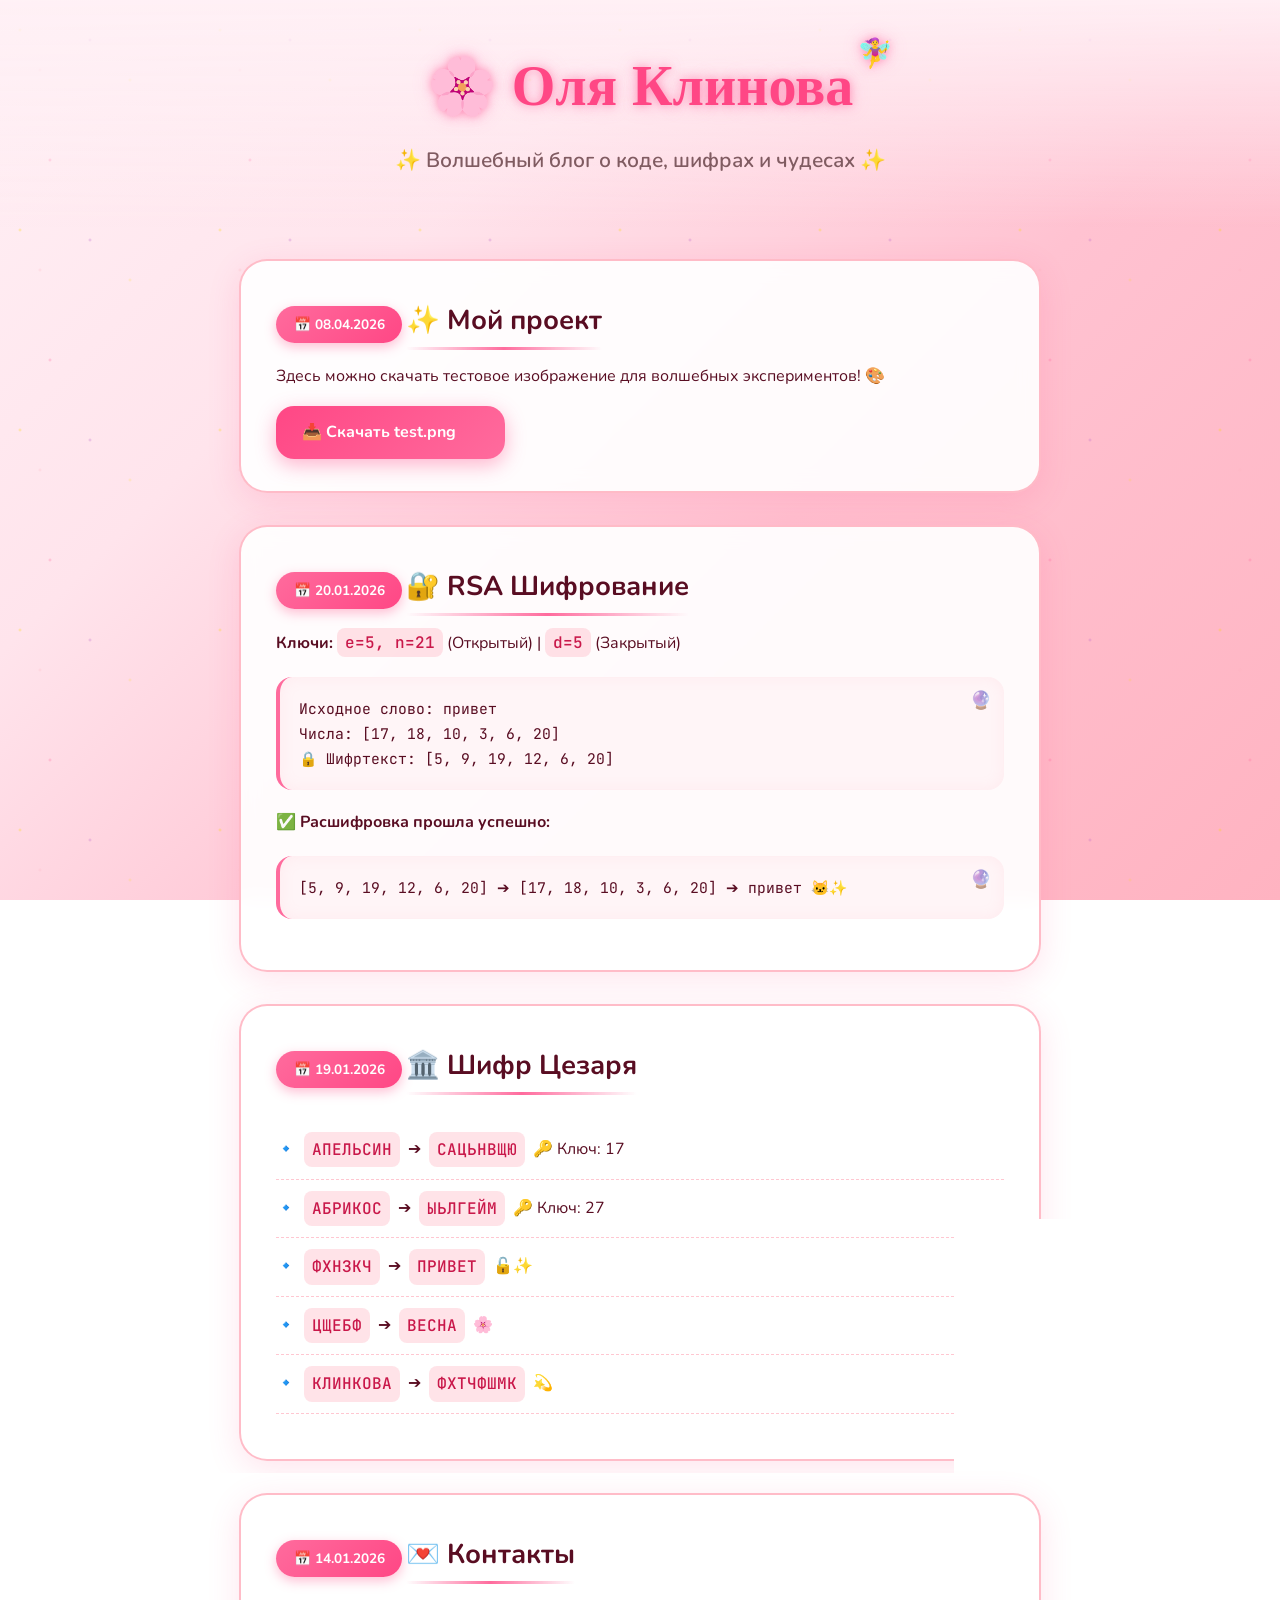
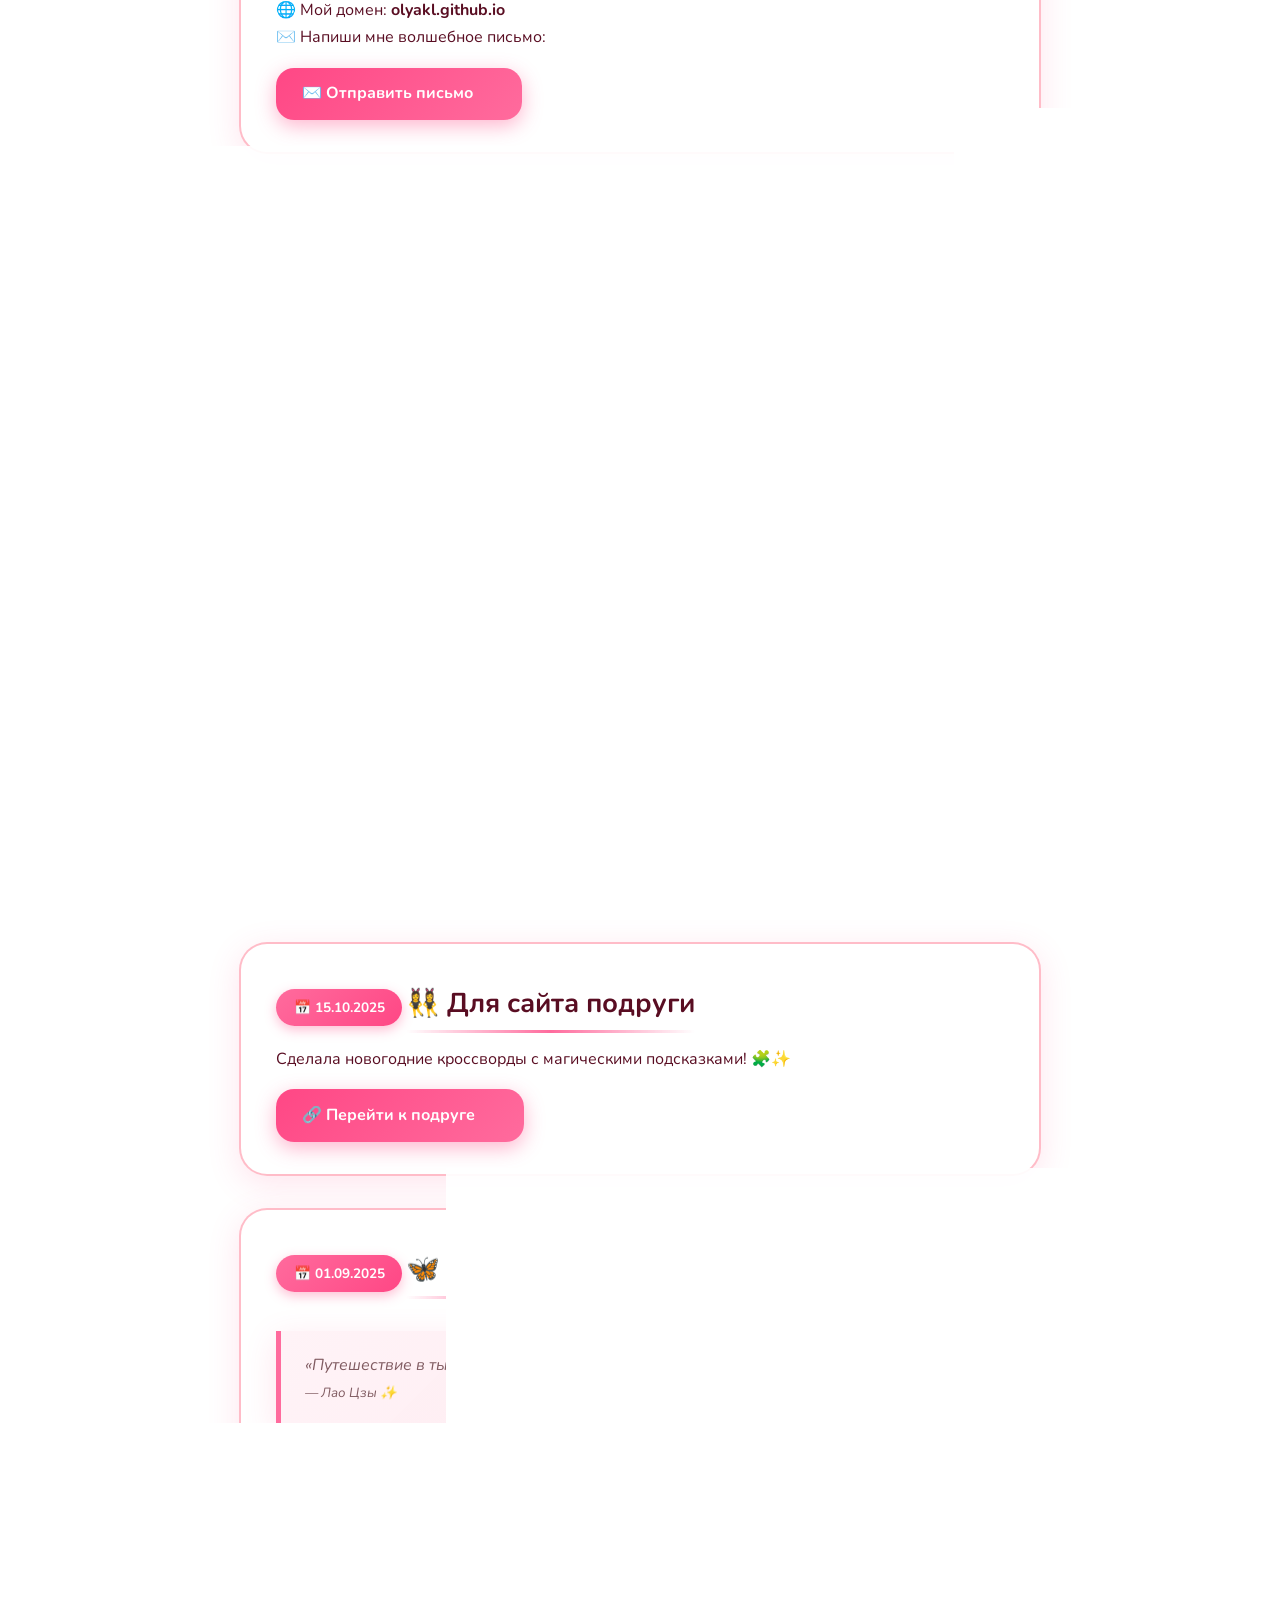
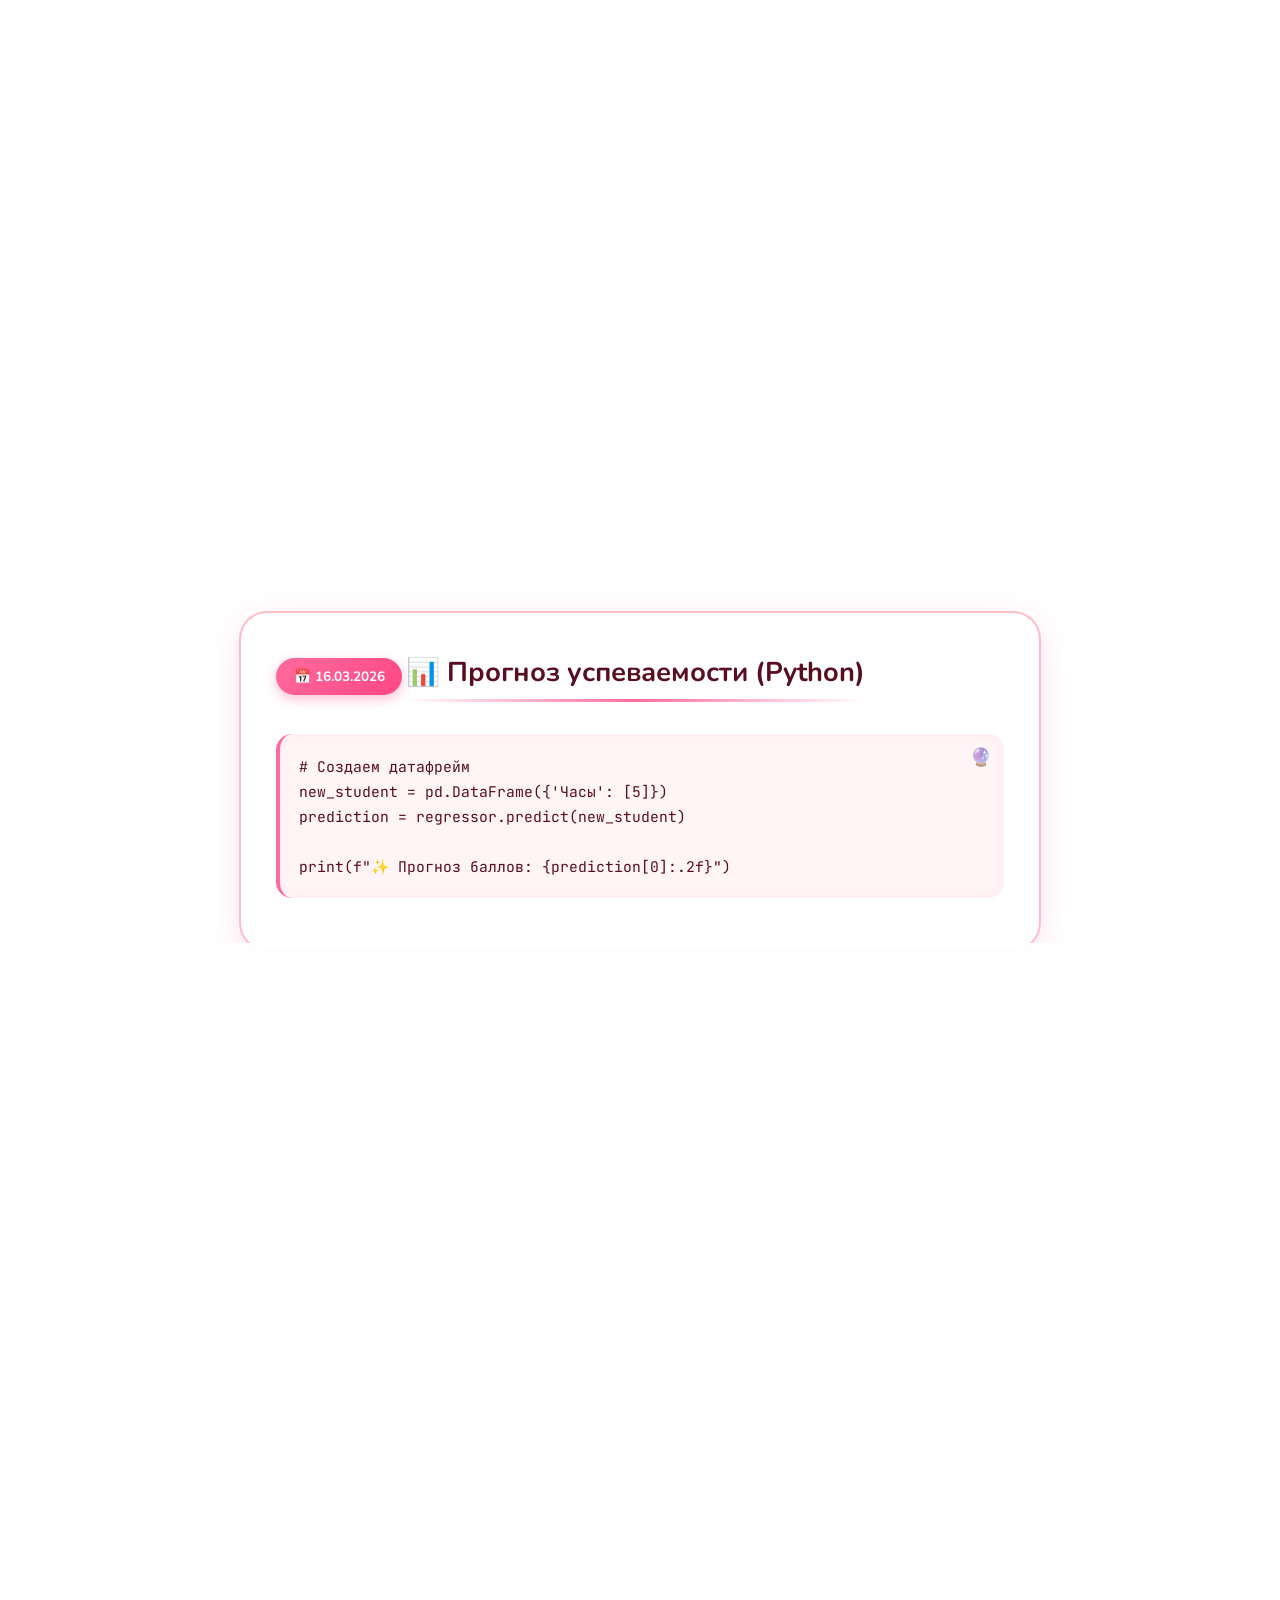
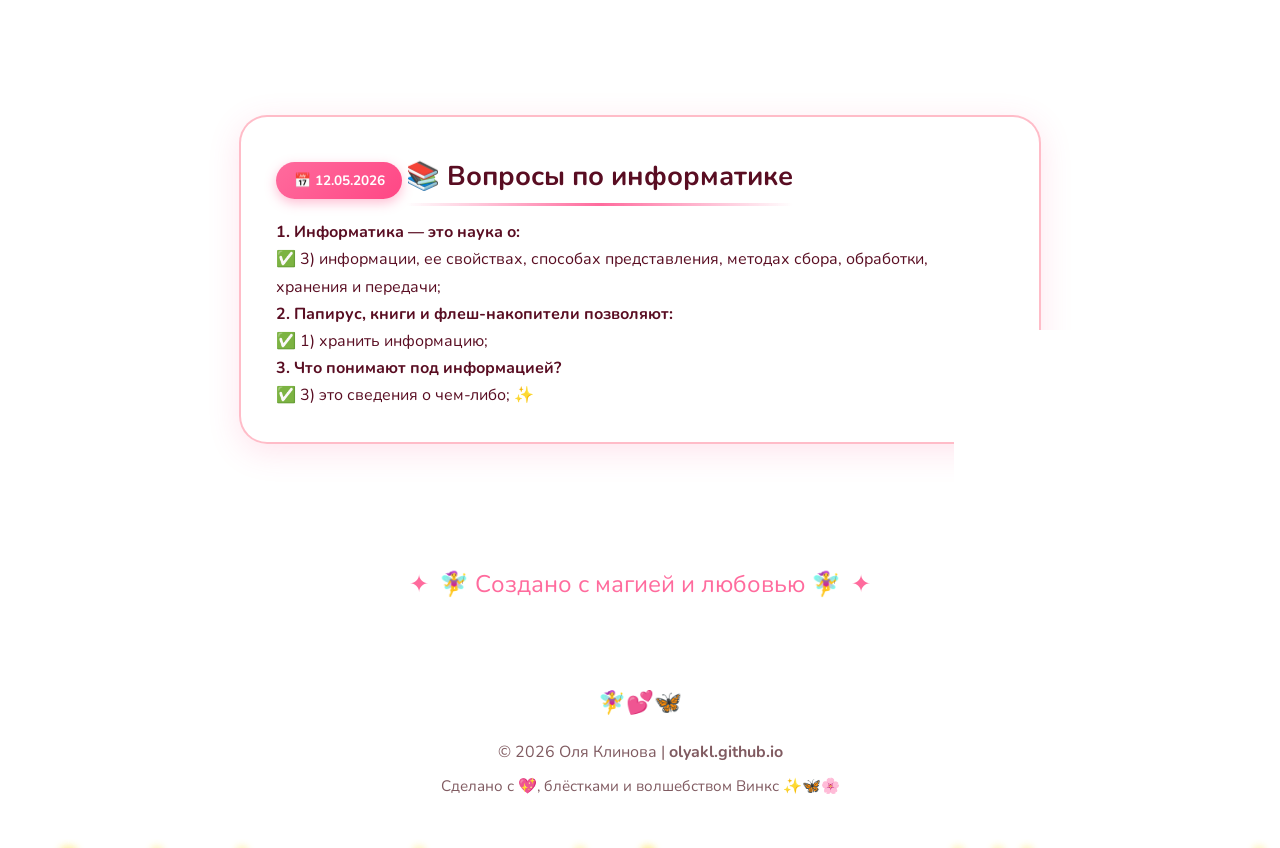
==== commit 5231ba9e: "Update index.html" ====
--- a/index.html
+++ b/index.html
@@ -645,6 +645,10 @@
                     <span class="icon">📉</span>
                     Таблица с диаграммой
                 </a>
+                <a href="текст не таблица" class="file-card">
+                    <span class="icon">📉</span>
+                    текст не таблица 
+                </a>
             </div>
         </article>
 
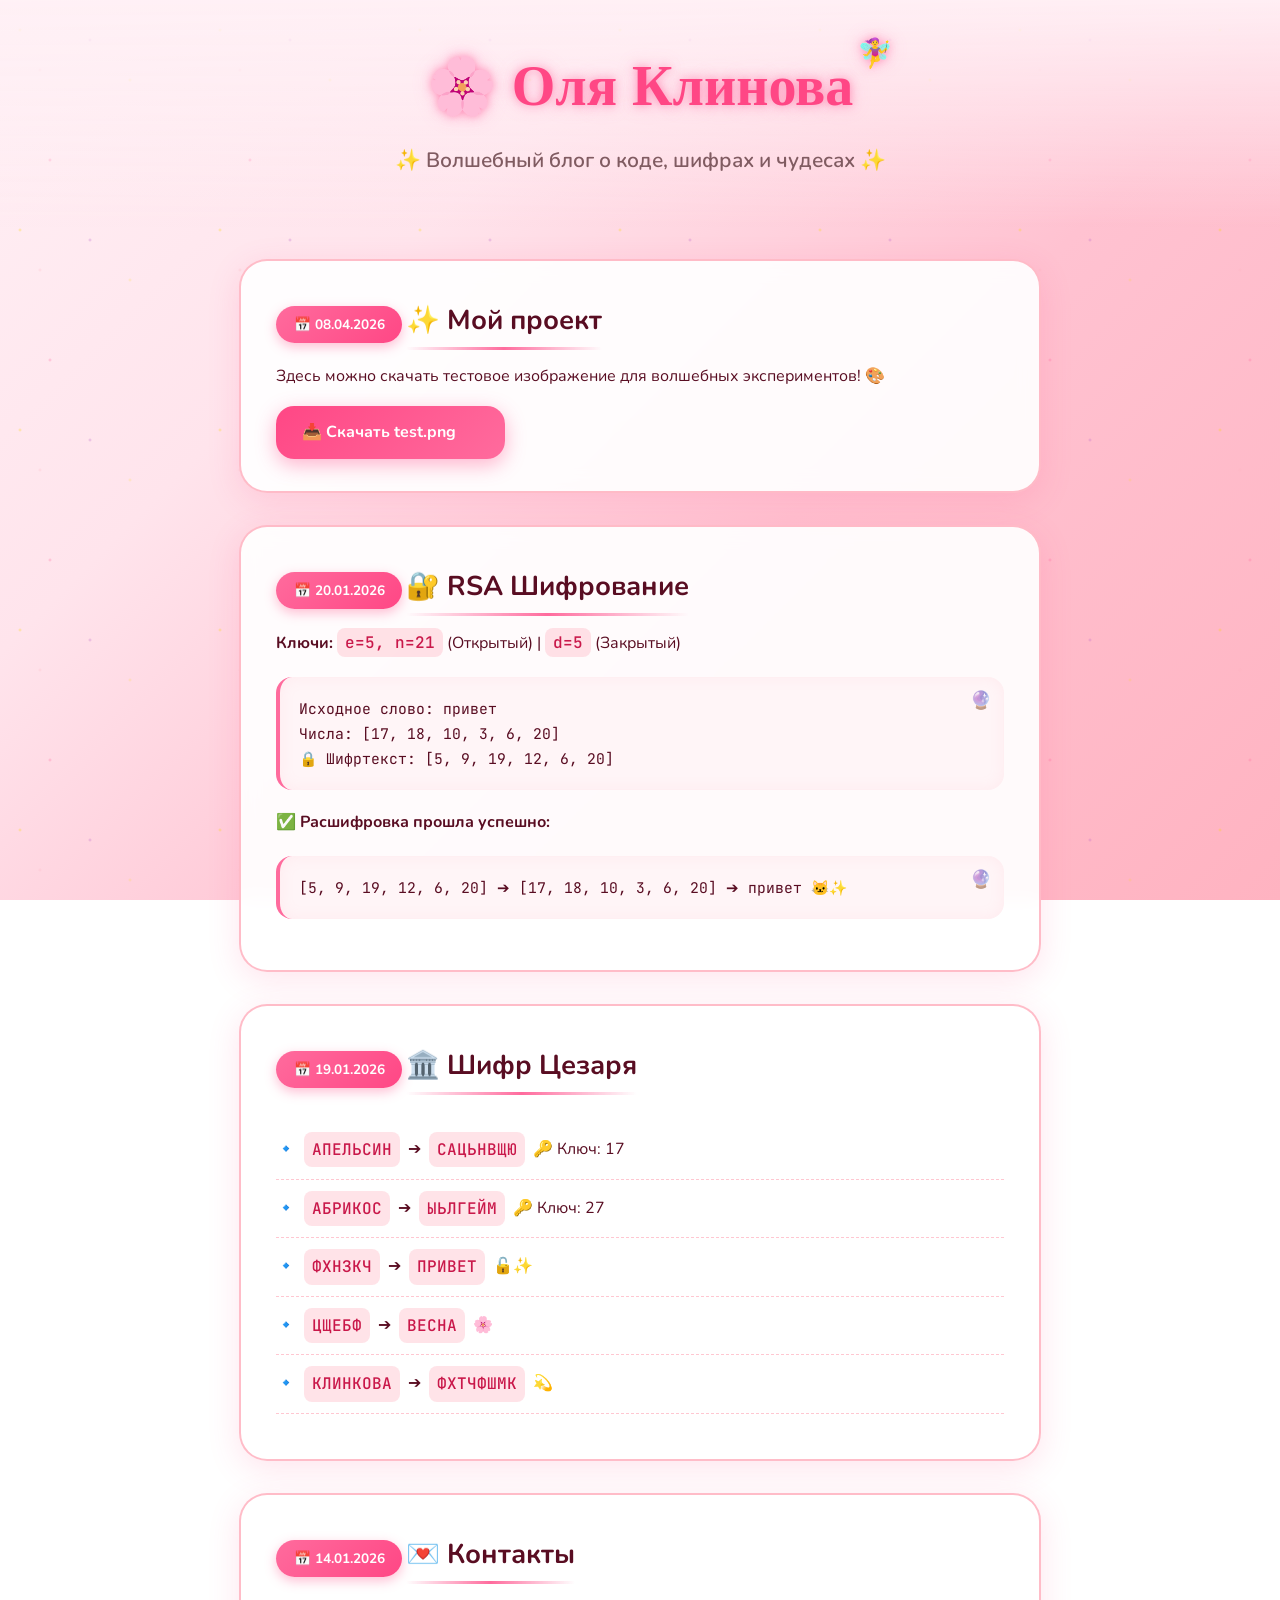
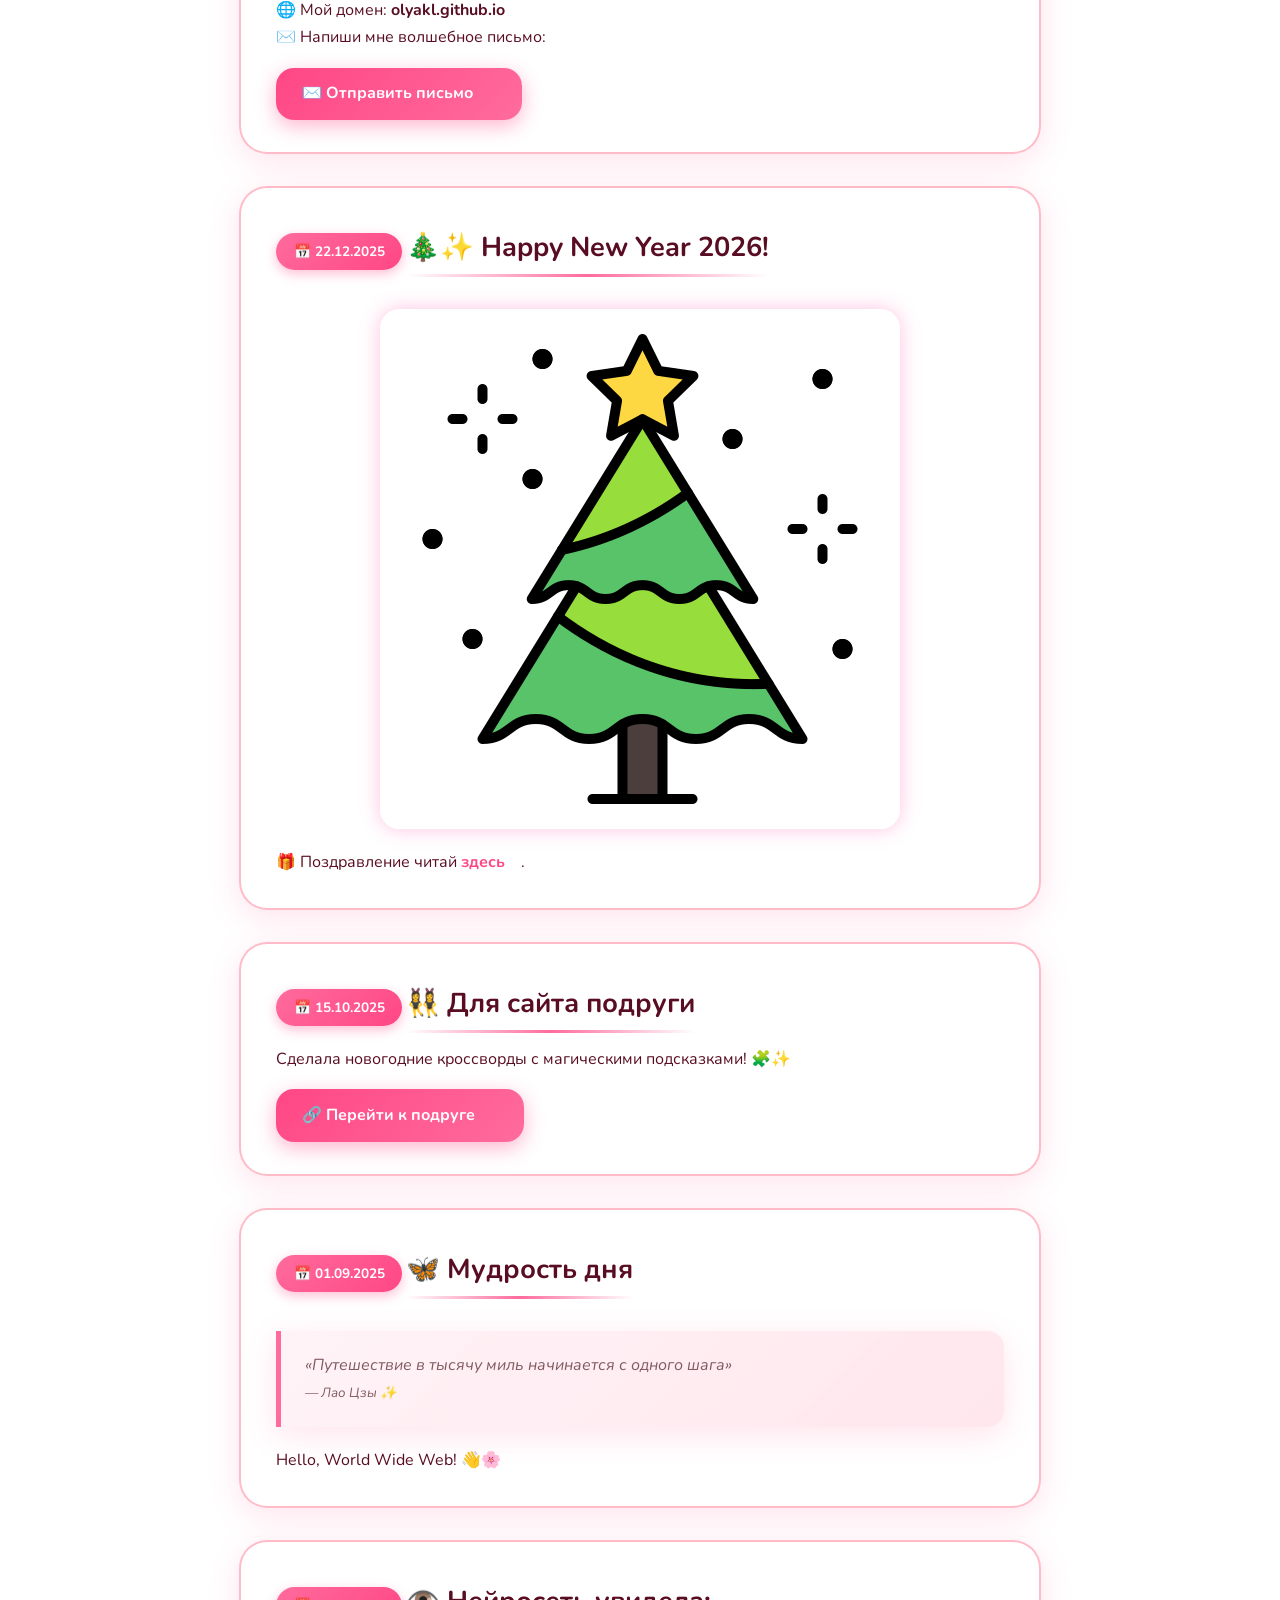
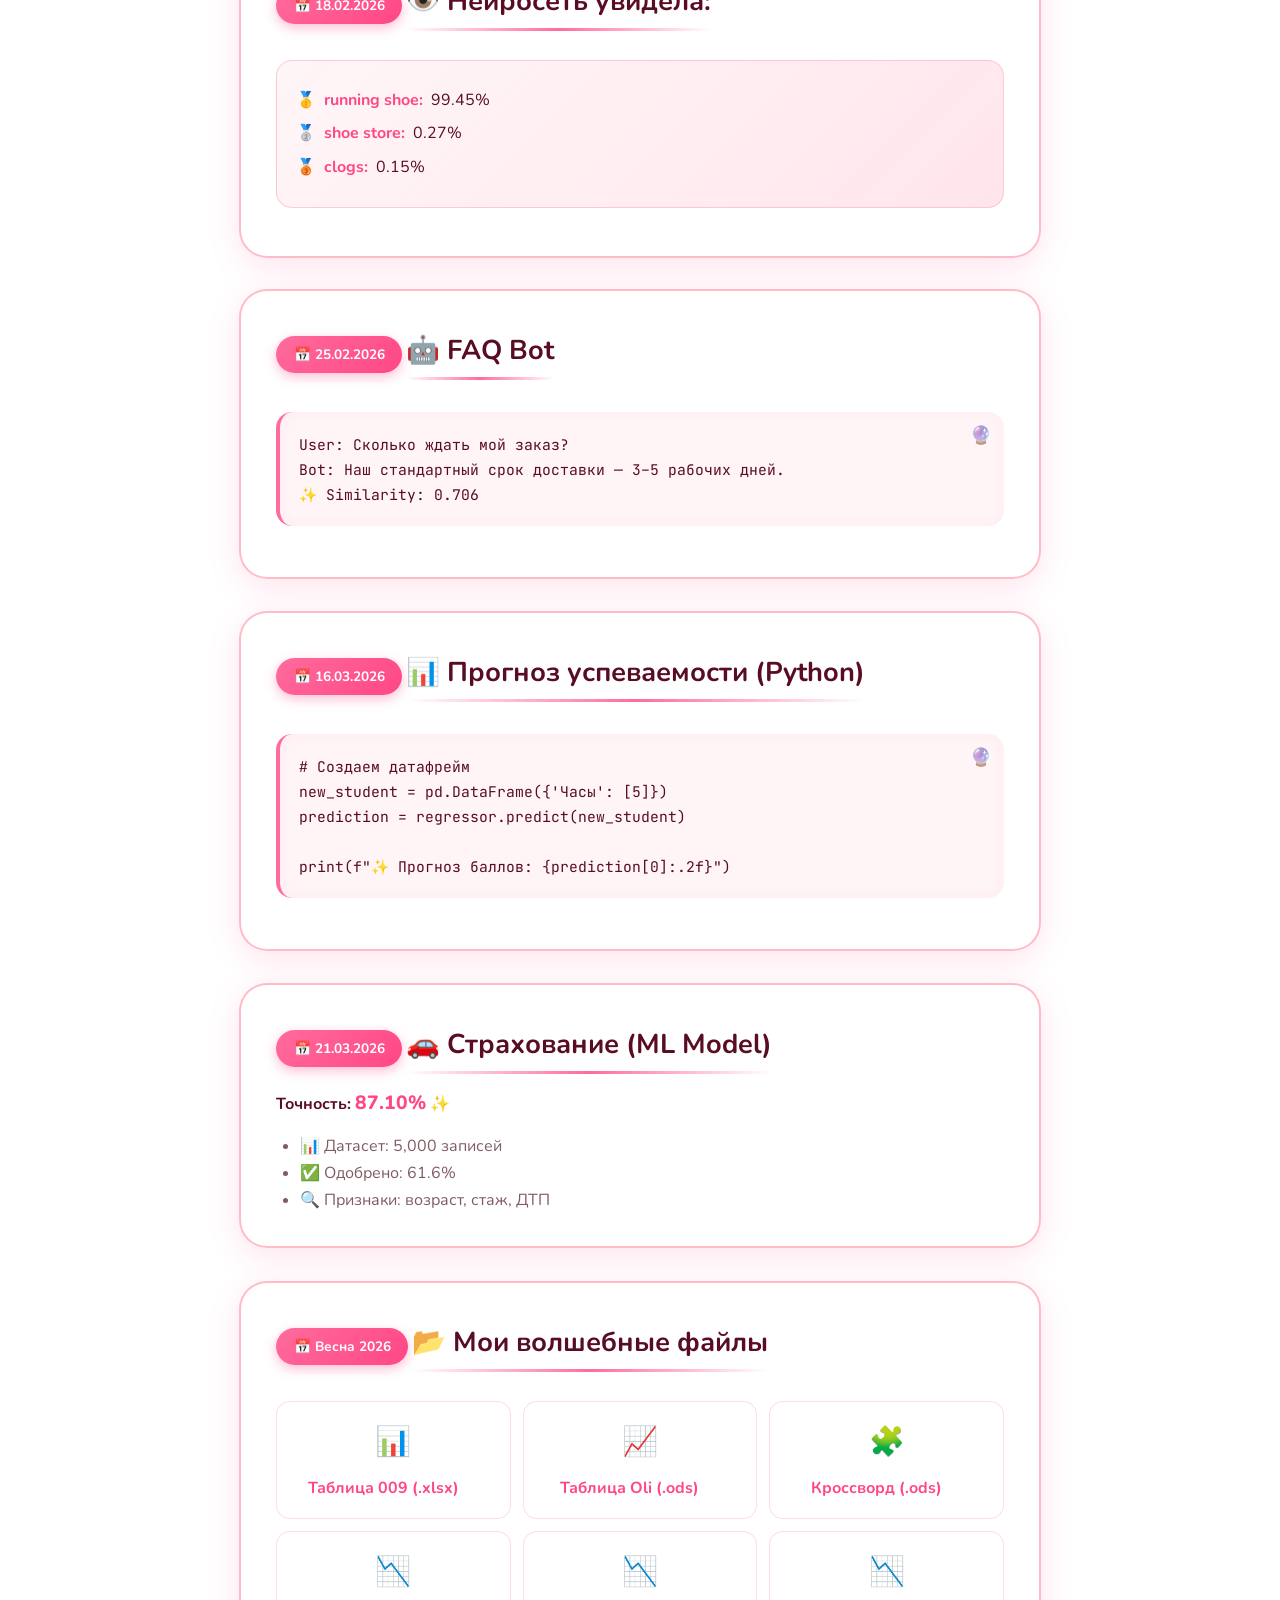
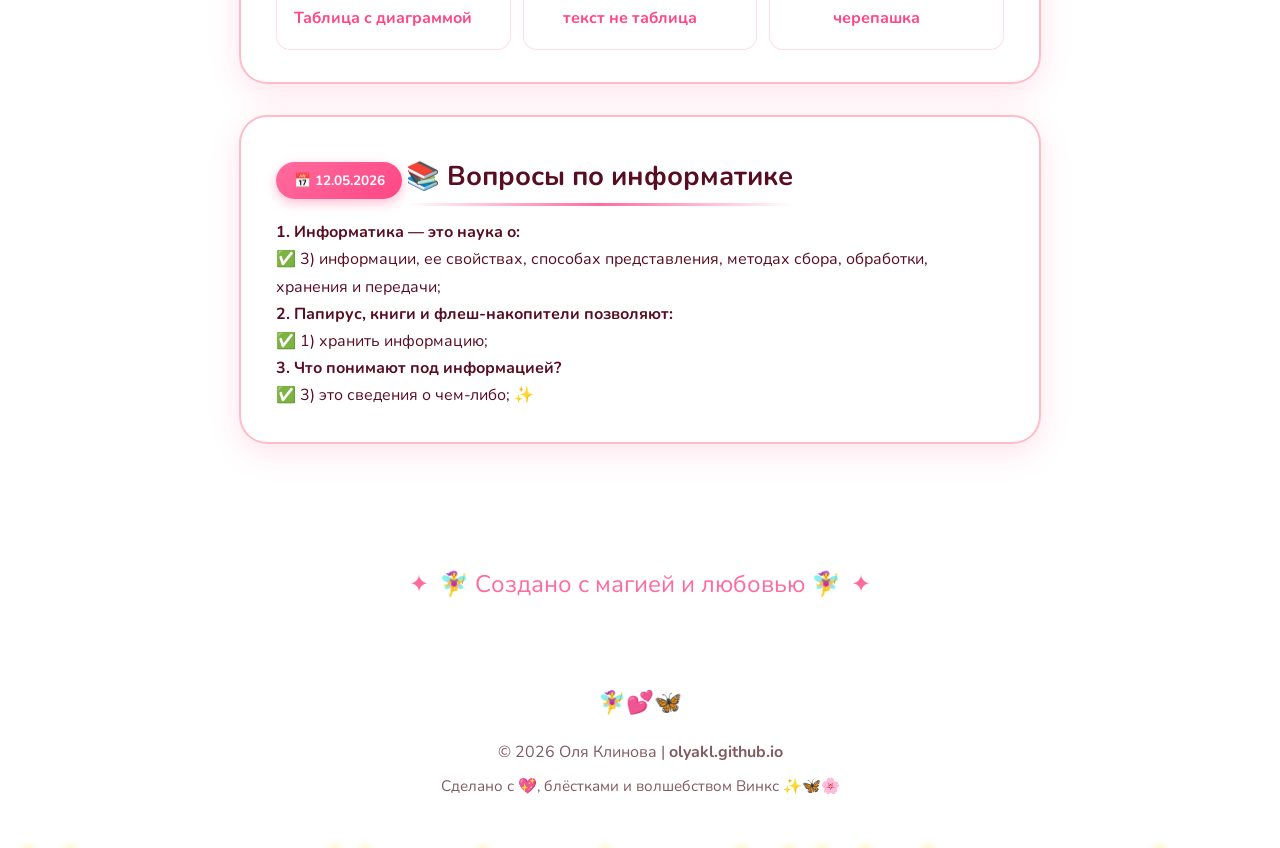
==== commit a1915331: "Update index.html" ====
--- a/index.html
+++ b/index.html
@@ -649,6 +649,10 @@
                     <span class="icon">📉</span>
                     текст не таблица 
                 </a>
+                 <a href="черепашка.kum" class="file-card">
+                    <span class="icon">📉</span>
+                   черепашка
+                </a>
             </div>
         </article>
 
